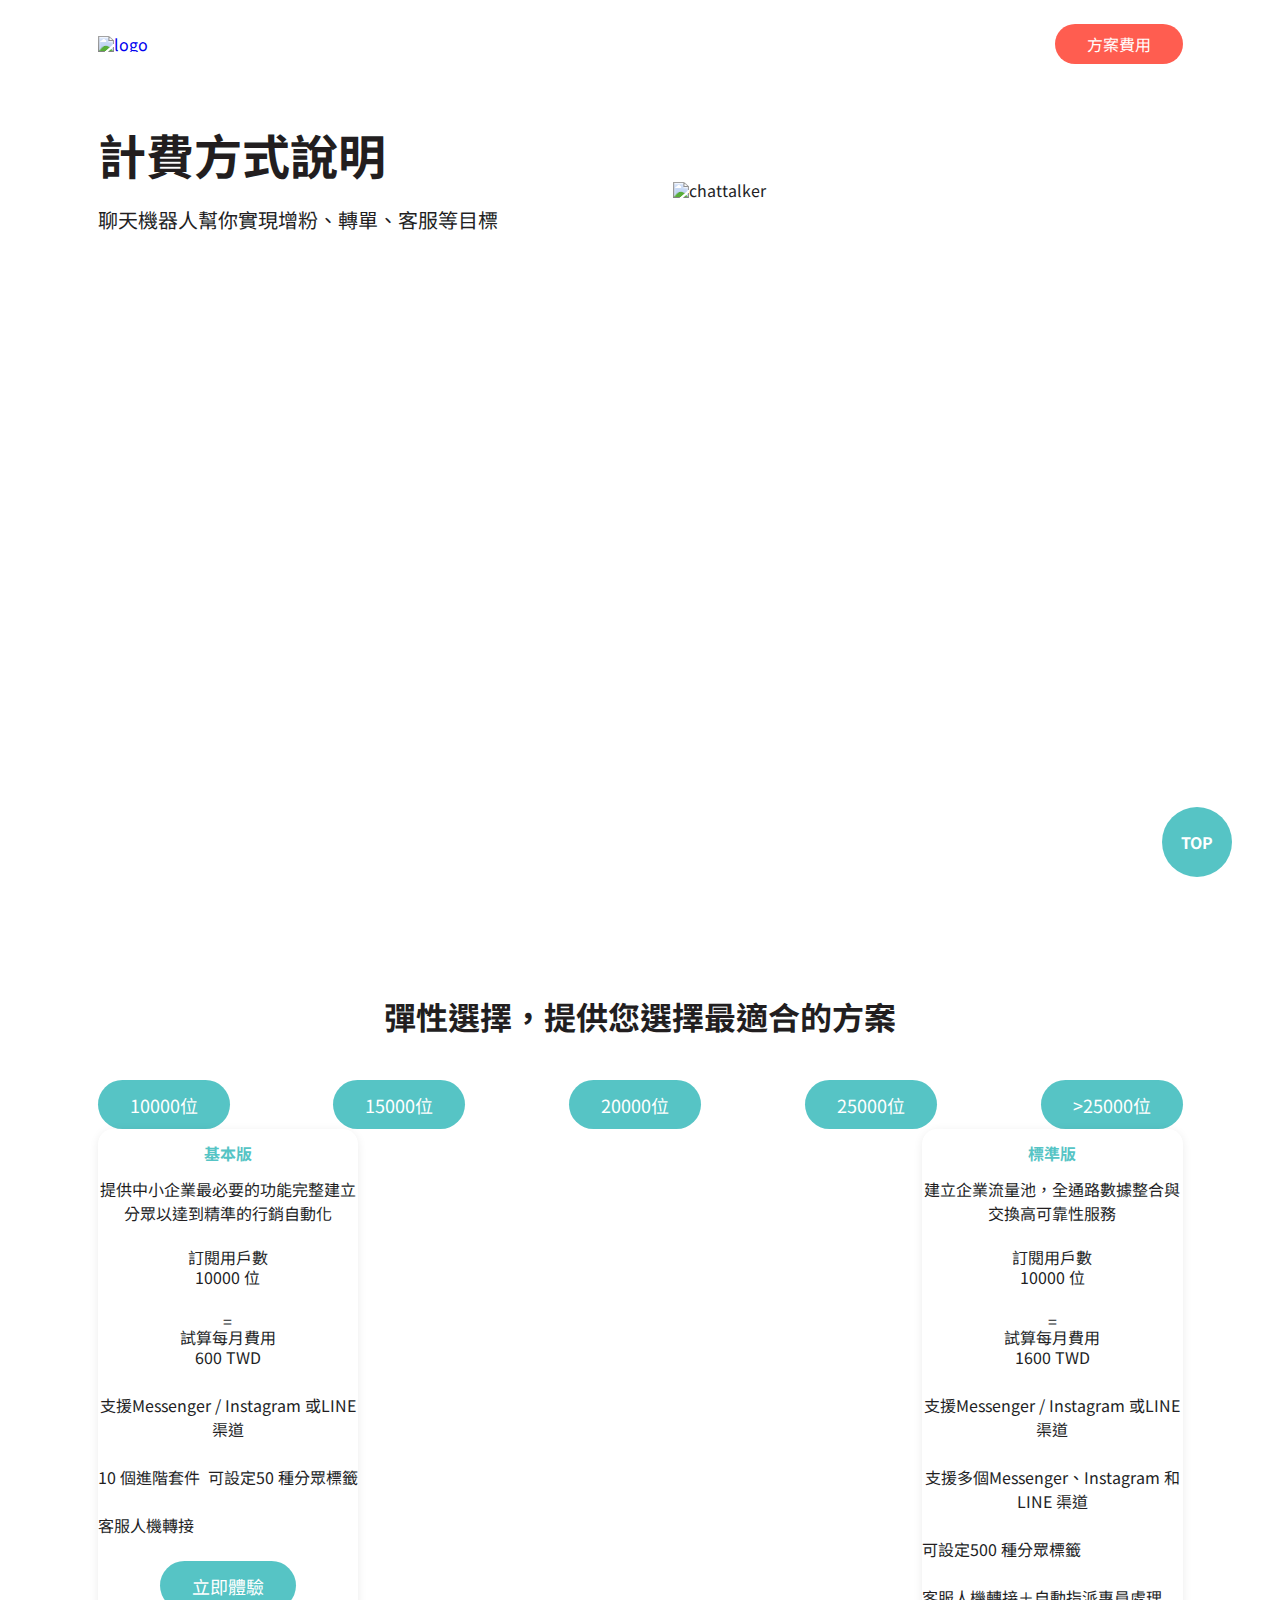
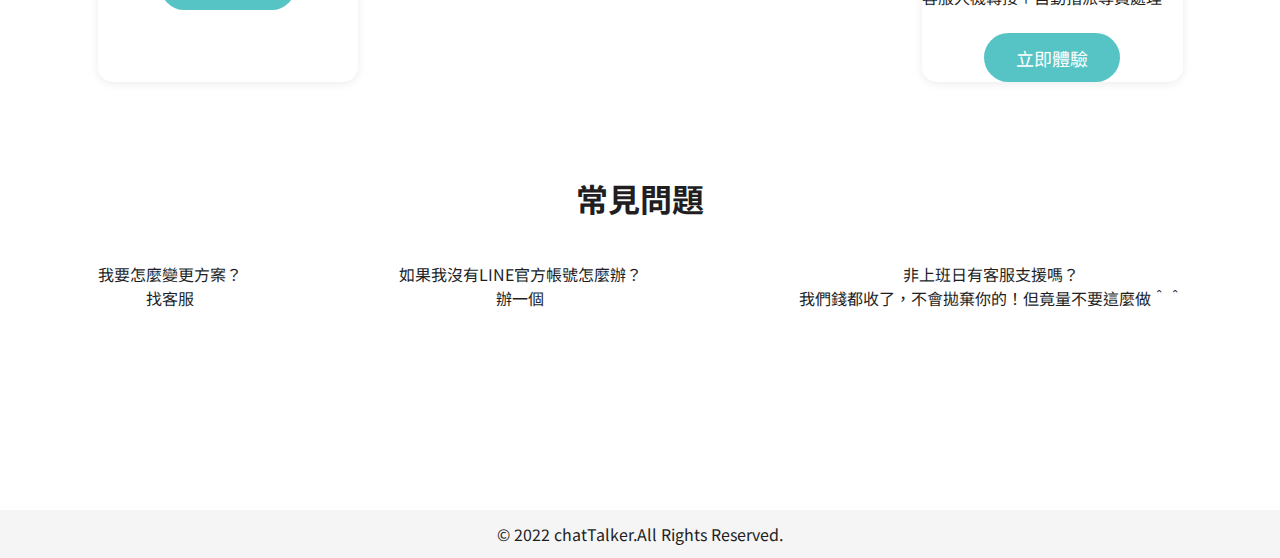
==== cost.html @ 023af449 "建構 .cost.html 基礎架構" ====
<!DOCTYPE html>
<html lang="en">

<head>
    <meta charset="UTF-8">
    <meta
        http-equiv="X-UA-Compatible"
        content="IE=edge"
    >
    <meta
        name="viewport"
        content="width=device-width, initial-scale=1.0"
    >
    <title>切版任務二：chatTalker計費方式</title>

    <link
        rel="stylesheet"
        href="css/reset.css"
    >
    <link
        rel="preconnect"
        href="https://fonts.googleapis.com"
    >
    <link
        rel="preconnect"
        href="https://fonts.gstatic.com"
        crossorigin
    >
    <link
        href="https://fonts.googleapis.com/css2?family=Noto+Sans+TC:wght@400;500;700;900&display=swap"
        rel="stylesheet"
    >
    <link
        rel="stylesheet"
        href="css/fontello.css"
    >
    <link
        rel="stylesheet"
        href="scss/main.css"
    >
</head>

<body>
    <div class="cost">
        <header
            class="header"
            id="header"
        >
            <div class="container">
                <div class="logo d-flex">
                    <a href="index.html">
                        <img
                            src="https://github.com/hexschool/webLayoutTraining1st/blob/master/chatTalker_images/logo.png?raw=true"
                            alt="logo"
                        >
                    </a>
                    <a
                        class="btn btn-danger"
                        href="cost.html"
                    >方案費用</a>
                </div>

                <div class="banner d-flex">
                    <div class="info">
                        <!-- <h1 class="title">ChatTalker 最全方面的聊天機器人</h1> -->
                        <p>計費方式說明</p>
                        <h2>聊天機器人幫你實現增粉、轉單、客服等目標</h2>
                    </div>
                    <img
                        src="https://raw.githubusercontent.com/hexschool/webLayoutTraining1st/f70f00178a7f0baa31e9c01634303d8562cfe93a/chatTalker_images/home.svg"
                        alt="chattalker"
                    >
                </div>

            </div>

        </header>

        <main class="main">
            <div class="container">
                <div class="programs intro">
                    <div class="intro-text">
                        <h3 class="title">彈性選擇，提供您選擇最適合的方案</h3>
                    </div>
                    <ul class="cost-list d-flex">
                        <li class="cost-item">
                            <a
                                href="#"
                                class="btn btn-info"
                            >10000位</a>
                        </li>
                        <li class="cost-item">
                            <a
                                href="#"
                                class="btn btn-info"
                            >15000位</a>
                        </li>
                        <li class="cost-item">
                            <a
                                href="#"
                                class="btn btn-info"
                            >20000位</a>
                        </li>
                        <li class="cost-item">
                            <a
                                href="#"
                                class="btn btn-info"
                            >25000位</a>
                        </li>
                        <li class="cost-item">
                            <a
                                href="#"
                                class="btn btn-info"
                            >&#62;25000位</a>
                        </li>
                    </ul>
                    <ul class="d-flex">
                        <li class="program intro-item">
                            <h4 class="name">基本版</h4>
                            <p>提供中小企業最必要的功能完整建立分眾以達到精準的行銷自動化</p>
                            <div class="program-info">
                                <div class="people">
                                    <span>訂閱用戶數</span>
                                    <p>10000 <span>位</span></p>
                                </div>
                                <div>=</div>
                                <div class="price">
                                    <span>試算每月費用</span>
                                    <p>600 <span>TWD</span></p>
                                </div>
                                <ul class="check-list d-flex">
                                    <li
                                        class="check-item>
                                        <img
                                            src="
                                        https://raw.githubusercontent.com/hexschool/webLayoutTraining1st/f70f00178a7f0baa31e9c01634303d8562cfe93a/chatTalker_images/icon_check.svg"
                                        alt="check-icon"
                                    >
                                        <p>支援Messenger / Instagram 或LINE 渠道</p>
                                    </li>
                                    <li
                                        class="check-item>
                                        <img
                                            src="
                                        https://raw.githubusercontent.com/hexschool/webLayoutTraining1st/f70f00178a7f0baa31e9c01634303d8562cfe93a/chatTalker_images/icon_check.svg"
                                        alt="check-icon"
                                    >
                                        <p>10 個進階套件</p>
                                    </li>
                                    <li
                                        class="check-item>
                                        <img
                                            src="
                                        https://raw.githubusercontent.com/hexschool/webLayoutTraining1st/f70f00178a7f0baa31e9c01634303d8562cfe93a/chatTalker_images/icon_check.svg"
                                        alt="check-icon"
                                    >
                                        <p>可設定50 種分眾標籤</p>
                                    </li>
                                    <li
                                        class="check-item>
                                        <img
                                            src="
                                        https://raw.githubusercontent.com/hexschool/webLayoutTraining1st/f70f00178a7f0baa31e9c01634303d8562cfe93a/chatTalker_images/icon_check.svg"
                                        alt="check-icon"
                                    >
                                        <p>客服人機轉接</p>
                                    </li>
                                </ul>
                                <a
                                    href="#"
                                    class="btn btn-info"
                                >立即體驗</a>
                            </div>
                        </li>
                        <li class="program intro-item">
                            <h4 class="name">標準版</h4>
                            <p>建立企業流量池，全通路數據整合與交換高可靠性服務</p>
                            <div class="program-info">
                                <div class="people">
                                    <span>訂閱用戶數</span>
                                    <p>10000 <span>位</span></p>
                                </div>
                                <div>=</div>
                                <div class="price">
                                    <span>試算每月費用</span>
                                    <p>1600 <span>TWD</span></p>
                                </div>
                                <ul class="check-list d-flex">
                                    <li
                                        class="check-item>
                                        <img
                                            src="
                                        https://raw.githubusercontent.com/hexschool/webLayoutTraining1st/f70f00178a7f0baa31e9c01634303d8562cfe93a/chatTalker_images/icon_check.svg"
                                        alt="check-icon"
                                    >
                                        <p>支援Messenger / Instagram 或LINE 渠道</p>
                                    </li>
                                    <li
                                        class="check-item>
                                        <img
                                            src="
                                        https://raw.githubusercontent.com/hexschool/webLayoutTraining1st/f70f00178a7f0baa31e9c01634303d8562cfe93a/chatTalker_images/icon_check.svg"
                                        alt="check-icon"
                                    >
                                        <p>支援多個Messenger、Instagram 和LINE 渠道</p>
                                    </li>
                                    <li
                                        class="check-item>
                                        <img
                                            src="
                                        https://raw.githubusercontent.com/hexschool/webLayoutTraining1st/f70f00178a7f0baa31e9c01634303d8562cfe93a/chatTalker_images/icon_check.svg"
                                        alt="check-icon"
                                    >
                                        <p>可設定500 種分眾標籤</p>
                                    </li>
                                    <li
                                        class="check-item>
                                        <img
                                            src="
                                        https://raw.githubusercontent.com/hexschool/webLayoutTraining1st/f70f00178a7f0baa31e9c01634303d8562cfe93a/chatTalker_images/icon_check.svg"
                                        alt="check-icon"
                                    >
                                        <p>客服人機轉接＋自動指派專員處理</p>
                                    </li>
                                </ul>
                                <a
                                    href="#"
                                    class="btn btn-info"
                                >立即體驗</a>
                            </div>
                        </li>
                    </ul>

                </div>

                <div class="questions intro">
                    <div class="intro-text">
                        <h3 class="title">常見問題</h3>
                    </div>
                    <ul class="d-flex">
                        <li class="question">
                            <p class="title">我要怎麼變更方案？</p>
                            <p class="answer">找客服</p>
                        </li>
                        <li class="question">
                            <p class="title">如果我沒有LINE官方帳號怎麼辦？</p>
                            <p class="answer">辦一個</p>
                        </li>
                        <li class="question">
                            <p class="title">非上班日有客服支援嗎？</p>
                            <p class="answer">我們錢都收了，不會拋棄你的！但竟量不要這麼做＾＾</p>
                        </li>
                    </ul>
                </div>


            </div>


        </main>

        <a
            href="#header"
            class="go-top"
        >top</a>


        <footer class="footer">

            <div class="copyright">
                &#169; 2022 chatTalker.All Rights Reserved.
            </div>

        </footer>

    </div>
</body>

</html>
---- css/fontello.css ----
@font-face {
  font-family: 'fontello';
  src: url('../font/fontello.eot?88467730');
  src: url('../font/fontello.eot?88467730#iefix') format('embedded-opentype'),
       url('../font/fontello.woff2?88467730') format('woff2'),
       url('../font/fontello.woff?88467730') format('woff'),
       url('../font/fontello.ttf?88467730') format('truetype'),
       url('../font/fontello.svg?88467730#fontello') format('svg');
  font-weight: normal;
  font-style: normal;
}
/* Chrome hack: SVG is rendered more smooth in Windozze. 100% magic, uncomment if you need it. */
/* Note, that will break hinting! In other OS-es font will be not as sharp as it could be */
/*
@media screen and (-webkit-min-device-pixel-ratio:0) {
  @font-face {
    font-family: 'fontello';
    src: url('../font/fontello.svg?88467730#fontello') format('svg');
  }
}
*/
[class^="icon-"]:before, [class*=" icon-"]:before {
  font-family: "fontello";
  font-style: normal;
  font-weight: normal;
  speak: never;

  display: inline-block;
  text-decoration: inherit;
  width: 1em;
  margin-right: .2em;
  text-align: center;
  /* opacity: .8; */

  /* For safety - reset parent styles, that can break glyph codes*/
  font-variant: normal;
  text-transform: none;

  /* fix buttons height, for twitter bootstrap */
  line-height: 1em;

  /* Animation center compensation - margins should be symmetric */
  /* remove if not needed */
  margin-left: .2em;

  /* you can be more comfortable with increased icons size */
  /* font-size: 120%; */

  /* Font smoothing. That was taken from TWBS */
  -webkit-font-smoothing: antialiased;
  -moz-osx-font-smoothing: grayscale;

  /* Uncomment for 3D effect */
  /* text-shadow: 1px 1px 1px rgba(127, 127, 127, 0.3); */
}

.icon-left-dir:before { content: '\e800'; } /* '' */
.icon-right-dir:before { content: '\e801'; } /* '' */
.icon-basket:before { content: '\e802'; } /* '' */
.icon-heart-empty:before { content: '\e803'; } /* '' */
---- scss/main.css ----
@charset "UTF-8";
* {
  box-sizing: border-box;
}

body {
  font-family: "Noto Sans TC", "微軟正黑體", sans-serif;
  font-size: 16px;
  color: #221E1F;
}

img {
  display: block;
  max-width: 100%;
  height: auto;
}

a {
  display: block;
  text-decoration: none;
}

p {
  line-height: 1.5;
}

.container {
  max-width: 1085px;
  margin: 0 auto;
}

.btn {
  display: inline-block;
  border-radius: 30px;
  text-align: center;
  color: #FFFFFF;
}
.btn-info {
  padding: 15.5px 32px;
  background-color: #56C4C5;
  font-size: 18px;
  translate: background-color 0.15s ease-in-out;
}
.btn-info:hover {
  background-color: #3bacad;
}
.btn-danger {
  background: #FF5D50;
  padding: 12px 32px;
  translate: background-color 0.15s ease-in-out;
}
.btn-danger:hover {
  background-color: #ff2e1d;
}

.intro {
  text-align: center;
}
.intro-text {
  margin-bottom: 48px;
}
.intro-text .title {
  font-size: 32px;
  font-weight: bold;
}
.intro-text .subtitle {
  margin-top: 16px;
  font-size: 20px;
  font-weight: normal;
}
.intro-item {
  width: 24%;
  border-radius: 15px;
  box-shadow: 0 2px 10px rgba(0, 0, 0, 0.0784313725);
  background: #fff;
}
.intro-item img {
  border-radius: 15px 15px 0 0;
}
.intro-item .name {
  padding: 16px 0;
  font-weight: bold;
  color: #56C4C5;
}
.intro-item p {
  padding-bottom: 24px;
  line-height: 1.5;
}

.info .title {
  margin-bottom: 8px;
  font-weight: bold;
  font-size: 18px;
  color: #56C4C5;
}
.info p {
  margin-bottom: 20px;
  font-weight: bold;
  font-size: 48px;
  line-height: 1.5;
}
.info h2 {
  font-size: 20px;
  margin-bottom: 32px;
}

.go-top {
  width: 70px;
  height: 70px;
  padding: 0;
  border-radius: 50%;
  background-color: #56C4C5;
  line-height: 70px;
  text-align: center;
  text-transform: uppercase;
  font-weight: bold;
  color: #FFFFFF;
  position: fixed;
  bottom: 23px;
  right: 48px;
  translate: background-color 0.15s ease-in-out;
}
.go-top:hover {
  background-color: #3bacad;
}

.copyright {
  padding: 16px 0;
  background: #F5F5F5;
}

.d-flex {
  display: flex;
  justify-content: space-between;
  flex-wrap: wrap;
}

.index {
  max-width: 1366px;
  margin: 0 auto;
  background-image: url(https://raw.githubusercontent.com/hexschool/webLayoutTraining1st/f70f00178a7f0baa31e9c01634303d8562cfe93a/chatTalker_images/ball01.svg);
  background-repeat: no-repeat;
  background-position: -222px 588px;
}

.header {
  height: 100vh;
  margin-bottom: 100px;
  background-image: url(https://raw.githubusercontent.com/hexschool/webLayoutTraining1st/f70f00178a7f0baa31e9c01634303d8562cfe93a/chatTalker_images/bg_home.svg);
  background-repeat: no-repeat;
  background-position: right top;
  background-size: contain;
}
.header .logo {
  align-items: center;
  margin-bottom: 30px;
  padding: 24px 0;
}
.header .logo img {
  max-width: 215px;
}
.header .banner {
  align-items: center;
}
.header .banner img {
  width: 47%;
}

.main {
  margin-bottom: 100px;
  background-image: url(https://raw.githubusercontent.com/hexschool/webLayoutTraining1st/f70f00178a7f0baa31e9c01634303d8562cfe93a/chatTalker_images/ball02.svg), url(https://raw.githubusercontent.com/hexschool/webLayoutTraining1st/f70f00178a7f0baa31e9c01634303d8562cfe93a/chatTalker_images/ball03.svg);
  background-repeat: no-repeat;
  background-position: right -100px top 778px, left 45px bottom 340px;
}
.main .container > div {
  padding-bottom: 100px;
}
.main .medias {
  max-width: 969px;
  margin: 0 auto;
}
.main .role p {
  padding: 0 16px;
  padding-bottom: 24px;
}
.main .media {
  width: 245px;
  margin-bottom: 24px;
}
.main .media img {
  width: 90px;
  margin: 0 auto;
}
.main .media-title {
  padding: 24px 0;
  font-size: 24px;
  font-weight: bold;
}
.main .media p {
  padding: 0;
  line-height: 1.5;
  color: #747474;
}
.main .effects {
  text-align: left;
  align-items: center;
}
.main .effects ul {
  width: 50%;
}
.main .effects .intro-item {
  width: 230px;
  padding: 32px;
}
.main .effects .intro-item:nth-child(1), .main .effects .intro-item:nth-child(2) {
  margin-bottom: 28px;
}
.main .effects .intro-item:last-child {
  margin: 0;
}
.main .effects .intro-item p {
  padding-bottom: 16px;
}
.main .effects .intro-item .icon {
  max-width: 86px;
  height: 86px;
  padding: 15px 0;
  border-radius: 50%;
  box-shadow: 0 2px 10px rgba(0, 0, 0, 0.0784313725);
}
.main .effects .intro-item .icon img {
  max-width: 52px;
  height: 52px;
  border-radius: 0;
  margin: 0 auto;
}
.main .effects .intro-item .name {
  font-size: 18px;
  padding-top: 24px;
  line-height: 26px;
}
.main .effects .intro-text {
  width: 37%;
  padding-right: 46px;
  margin-bottom: 0;
}
.main .effects .intro-text .title {
  line-height: 1.5;
}
.main .effects .intro-text .subtitle {
  font-size: 18px;
  margin-bottom: 24px;
}
.main .reviews .intro-text {
  margin-bottom: 104px;
}
.main .reviews .intro-item {
  width: 32%;
  margin-bottom: 0;
  padding: 24px 32px;
  text-align: left;
  position: relative;
}
.main .reviews .intro-item:last-child {
  margin-bottom: 0;
}
.main .reviews .intro-item .photo {
  max-width: 80px;
  height: 80px;
  border-radius: 50%;
  box-shadow: 0 2px 10px rgba(0, 0, 0, 0.0784313725);
  position: absolute;
  top: -56px;
}
.main .reviews .intro-item p {
  padding: 24px 0;
  border-bottom: 1px solid #DDDDDD;
}
.main .reviews .intro-item .name {
  padding: 24px 0;
  font-size: 16px;
  color: #221E1F;
}
.main .reviews .stars {
  align-items: end !important;
}
.main .reviews .stars img {
  width: 16px;
  height: 16px;
  margin-right: 8px;
}
.main .reviews .stars img:last-child {
  margin-right: 0;
}
.main .reviews .pages {
  margin-top: 24px;
  justify-content: center;
}
.main .reviews .pages .page {
  width: 10px;
  height: 10px;
  margin-right: 8px;
  border-radius: 50%;
  background: #DDDDDD;
}
.main .reviews .pages .page:last-child {
  margin-right: 0;
}
.main .reviews .pages .action {
  width: 16px;
  border-radius: 12px;
  background: #FFD153;
}
.main .reviews .user {
  justify-content: space-between;
}

.footer {
  text-align: center;
  background-image: url(https://raw.githubusercontent.com/hexschool/webLayoutTraining1st/f70f00178a7f0baa31e9c01634303d8562cfe93a/chatTalker_images/home_footer.svg);
  background-repeat: no-repeat;
  background-size: contain;
}
.footer .info {
  padding: 260px 0 100px 0;
}
.footer .info h2 {
  margin-bottom: 48px;
  font-size: 32px;
  font-weight: bold;
}

@media (max-width: 992px) {
  .main .container > div {
    padding-bottom: 60px;
  }
  .main .roles .d-flex {
    width: 100%;
    margin: 0 auto;
    justify-content: space-between;
  }
  .main .effects.d-flex {
    width: 70%;
    margin: 0 auto;
    flex-direction: column-reverse;
  }
  .main .effects ul.d-flex {
    width: 100%;
    justify-content: space-evenly;
  }
  .main .effects .intro-item {
    margin-bottom: 28px;
  }
  .main .effects .intro-item:last-child {
    margin-bottom: 28px;
  }
  .main .effects .intro-text {
    width: 100%;
    text-align: center;
    padding-right: 0;
    margin-bottom: 32px;
  }
  .main .reviews .review-list {
    width: 70%;
    margin: 0 auto;
    flex-direction: column;
    align-items: center;
  }
  .main .reviews .intro-item {
    width: 352px;
    margin-bottom: 65px;
  }
}
@media (max-width: 767px) {
  .logo,
.banner {
    justify-content: space-around;
  }

  .main .container > div {
    padding-bottom: 60px;
  }
  .main .medias .d-flex {
    flex-direction: column;
    align-items: center;
  }
  .main .roles .d-flex {
    width: 75%;
    justify-content: space-evenly;
  }
  .main .roles .intro-item {
    width: calc(45% - 16px);
    margin-bottom: 24px;
  }
  .main .roles .intro-item:nth-child(3), .main .roles .intro-item:nth-child(4) {
    margin: 0;
  }
  .main .effects.d-flex {
    width: 100%;
  }
  .main .effects ul.d-flex {
    width: 75%;
  }
  .main .effects .intro-text {
    width: 75%;
  }
  .main .reviews .review-list {
    flex-direction: column;
    align-items: center;
  }
  .main .reviews .intro-item {
    margin-bottom: 65px;
  }
}
@media (max-width: 375px) {
  .intro-text {
    margin-bottom: 32px;
  }
  .intro-text .title {
    font-size: 28px;
  }
  .intro-text .subtitle {
    margin-top: 16px;
    font-size: 18px;
    font-weight: normal;
  }
  .intro .intro-item {
    margin-bottom: 24px;
  }
  .intro .intro-item:last-child {
    margin-bottom: 0;
  }

  .info {
    line-height: 1.5;
  }
  .info .title {
    margin-bottom: 8px;
    font-weight: bold;
    font-size: 16px;
    color: #56C4C5;
  }
  .info p {
    margin-bottom: 20px;
    font-weight: bold;
    font-size: 32px;
    line-height: 1.5;
  }
  .info h2 {
    font-size: 16px;
  }

  .btn .btn-info {
    padding: 12px 32px;
  }

  .go-top {
    width: 50px;
    height: 50px;
    line-height: 50px;
    font-size: 14px;
    position: fixed;
    bottom: 2.5%;
    right: 1%;
  }

  .index {
    max-width: 375px;
    margin: 0 auto;
    background-image: none;
  }

  .container {
    min-width: 375px;
    margin: 0 auto;
    padding: 0 20px;
  }

  .header {
    height: auto;
    margin-bottom: 60px;
    padding-bottom: 32px;
    background-image: none;
  }
  .header .logo {
    justify-content: space-between;
    margin-bottom: 32px;
    padding: 16px 0;
    border-bottom: 1px solid #FFD153;
  }
  .header .logo img {
    width: 130px;
  }
  .header .banner {
    background-image: url(https://raw.githubusercontent.com/hexschool/webLayoutTraining1st/f70f00178a7f0baa31e9c01634303d8562cfe93a/chatTalker_images/bg_home_sm.svg);
    background-repeat: no-repeat;
    background-size: 334px auto;
    background-position: center bottom;
  }
  .header .banner img {
    min-width: 304px;
  }

  .main {
    margin-bottom: 60px;
    background-image: url(https://raw.githubusercontent.com/hexschool/webLayoutTraining1st/f70f00178a7f0baa31e9c01634303d8562cfe93a/chatTalker_images/ball01.svg), url(https://raw.githubusercontent.com/hexschool/webLayoutTraining1st/f70f00178a7f0baa31e9c01634303d8562cfe93a/chatTalker_images/ball02.svg), url(https://raw.githubusercontent.com/hexschool/webLayoutTraining1st/f70f00178a7f0baa31e9c01634303d8562cfe93a/chatTalker_images/ball03.svg);
    background-repeat: no-repeat;
    background-size: 126px, 135px, 153px;
    background-position: left -77px top 0px, right -47px top 2290px, left -77px bottom 270px;
  }
  .main .container > div {
    padding-bottom: 60px;
  }
  .main .media {
    margin-bottom: 24px;
  }
  .main .media:last-child {
    margin-bottom: 0;
  }
  .main .media img {
    max-width: 60px;
    height: 60px;
    margin: 0 auto;
  }
  .main .media-title {
    padding: 16px 0;
    font-size: 18px;
  }
  .main .media p {
    padding: 0;
    line-height: 1.5;
    color: #747474;
  }
  .main .roles .d-flex {
    width: 100%;
    flex-direction: column;
    justify-content: space-around;
    align-items: center;
  }
  .main .roles .intro-item {
    width: 80%;
    margin: 0;
    margin-bottom: 24px;
  }
  .main .roles .intro-item:nth-child(3) {
    margin-bottom: 24px;
  }
  .main .effects ul.d-flex {
    width: 100%;
    flex-direction: column;
    align-items: center;
  }
  .main .effects .intro-text {
    width: 100%;
  }
  .main .reviews .review-list {
    width: 100%;
  }
  .main .reviews .intro-text {
    margin-bottom: 88px;
  }
  .main .reviews .intro-item {
    width: 100%;
    margin-bottom: 0;
    padding: 16px;
  }
  .main .reviews .intro-item:nth-child(2), .main .reviews .intro-item:nth-child(3) {
    display: none;
  }
  .main .reviews .intro-item .photo {
    left: 32px;
  }
  .main .reviews .intro-item p {
    padding: 32px 0 16px 0;
  }
  .main .reviews .intro-item .name {
    padding: 16px 0;
  }

  .footer {
    text-align: center;
    background-image: url(https://raw.githubusercontent.com/hexschool/webLayoutTraining1st/f70f00178a7f0baa31e9c01634303d8562cfe93a/chatTalker_images/footer_sm.svg);
    background-repeat: no-repeat;
    background-size: contain;
  }
  .footer .info {
    padding: 293px 0 60px 0;
  }
  .footer .info h2 {
    margin-bottom: 24px;
    font-size: 1.5rem;
  }
  .footer .info .btn-info {
    padding: 12px 32px;
  }
}/*# sourceMappingURL=main.css.map */
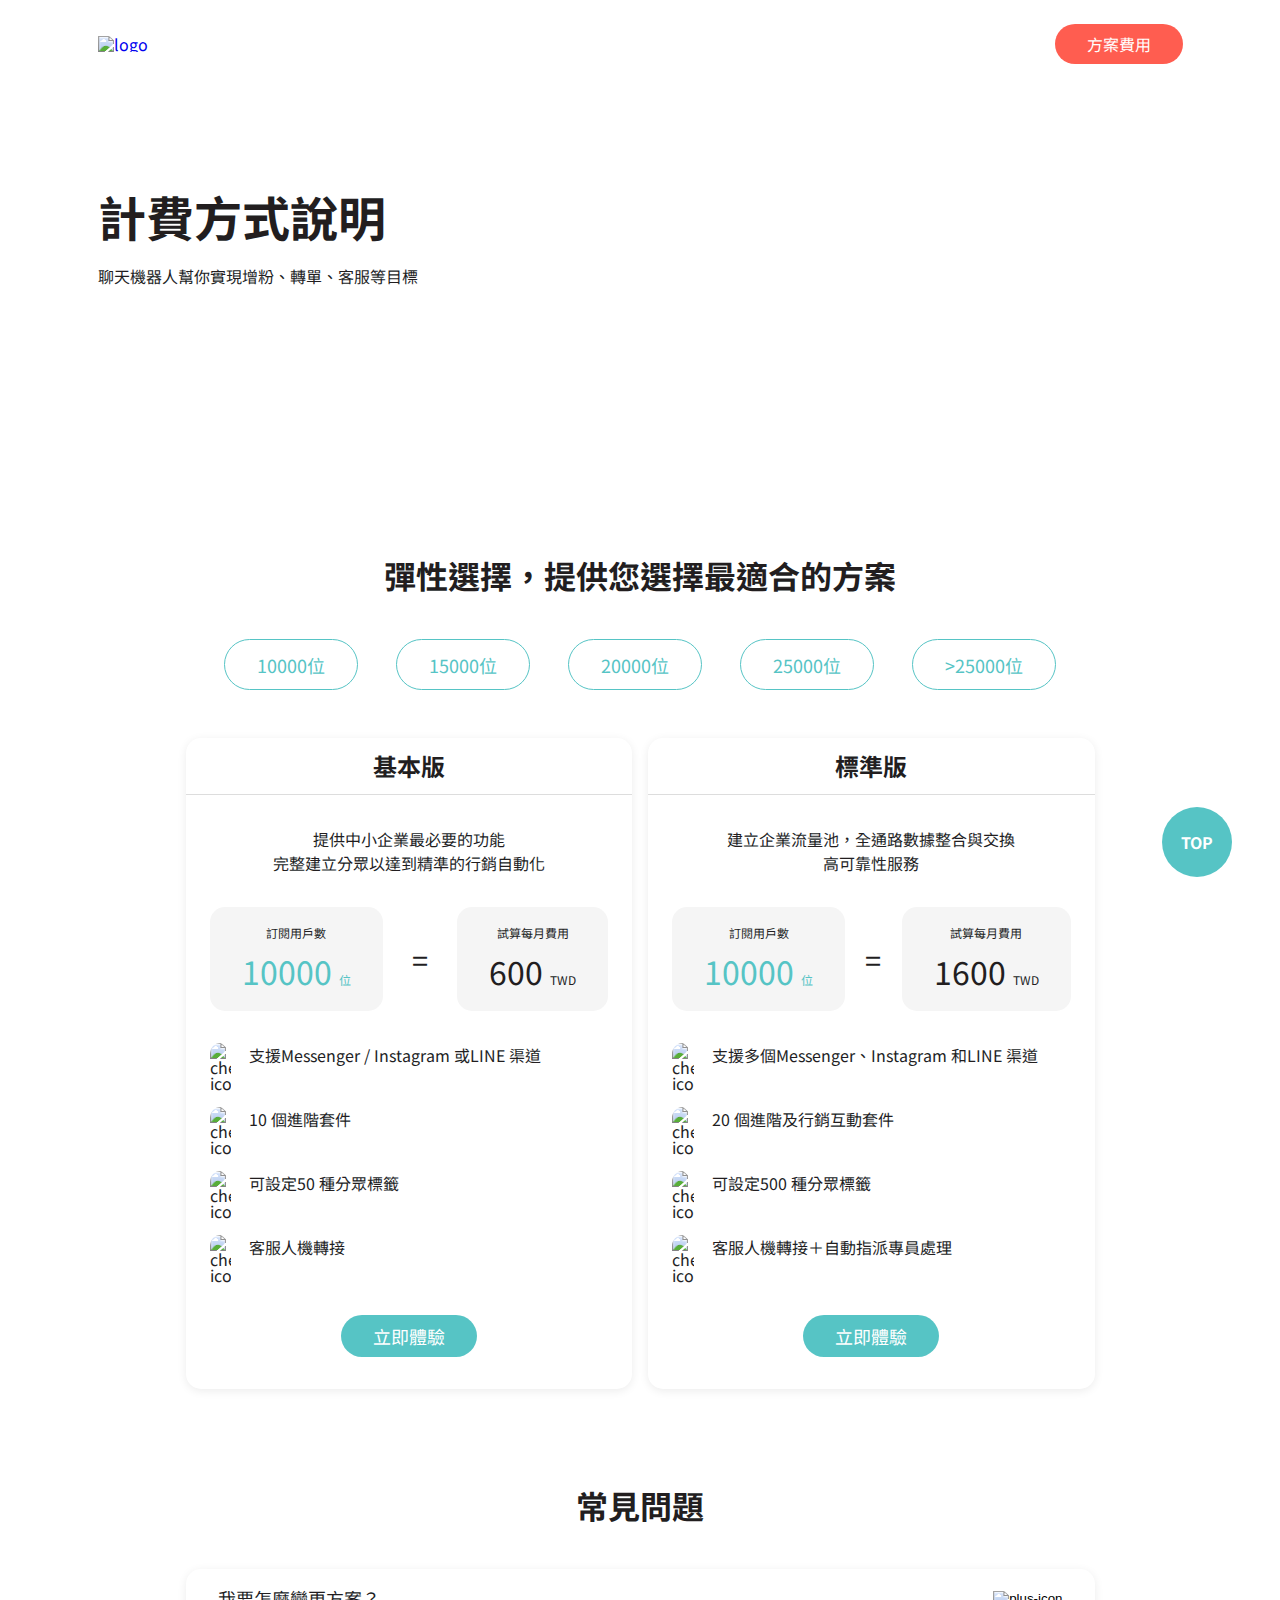
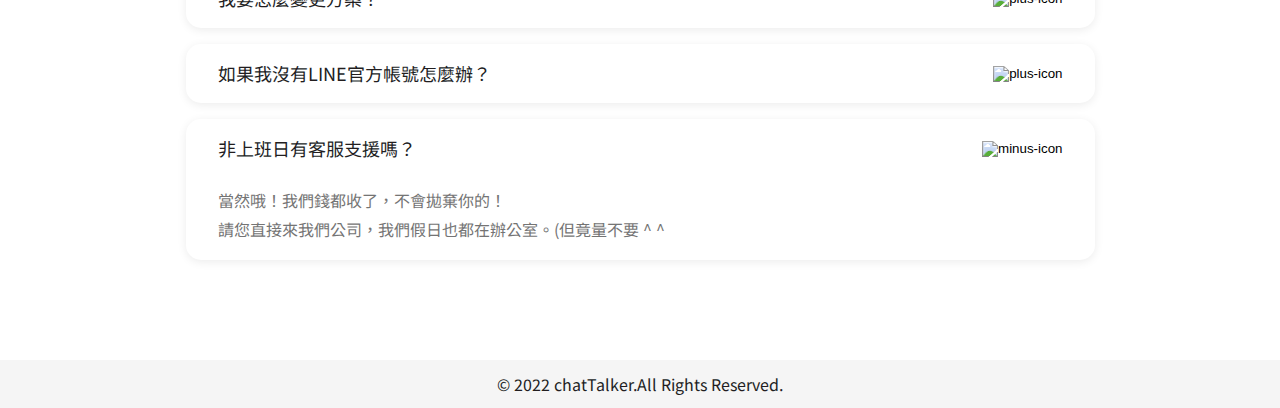
==== commit ce9d8348: "初步完成 .cost.html 和 scss 切版 及RWD" ====
--- a/cost.html
+++ b/cost.html
@@ -60,16 +60,11 @@
                     >方案費用</a>
                 </div>
 
-                <div class="banner d-flex">
+                <div class="banner">
                     <div class="info">
-                        <!-- <h1 class="title">ChatTalker 最全方面的聊天機器人</h1> -->
                         <p>計費方式說明</p>
                         <h2>聊天機器人幫你實現增粉、轉單、客服等目標</h2>
                     </div>
-                    <img
-                        src="https://raw.githubusercontent.com/hexschool/webLayoutTraining1st/f70f00178a7f0baa31e9c01634303d8562cfe93a/chatTalker_images/home.svg"
-                        alt="chattalker"
-                    >
                 </div>
 
             </div>
@@ -86,83 +81,78 @@
                         <li class="cost-item">
                             <a
                                 href="#"
-                                class="btn btn-info"
+                                class="btn btn-info-r"
                             >10000位</a>
                         </li>
                         <li class="cost-item">
                             <a
                                 href="#"
-                                class="btn btn-info"
+                                class="btn btn-info-r"
                             >15000位</a>
                         </li>
                         <li class="cost-item">
                             <a
                                 href="#"
-                                class="btn btn-info"
+                                class="btn btn-info-r"
                             >20000位</a>
                         </li>
                         <li class="cost-item">
                             <a
                                 href="#"
-                                class="btn btn-info"
+                                class="btn btn-info-r"
                             >25000位</a>
                         </li>
                         <li class="cost-item">
                             <a
                                 href="#"
-                                class="btn btn-info"
+                                class="btn btn-info-r"
                             >&#62;25000位</a>
                         </li>
                     </ul>
-                    <ul class="d-flex">
-                        <li class="program intro-item">
+                    <ul class="cost-info d-flex">
+                        <li class="program intro-item shadow bdrs-15">
                             <h4 class="name">基本版</h4>
-                            <p>提供中小企業最必要的功能完整建立分眾以達到精準的行銷自動化</p>
-                            <div class="program-info">
-                                <div class="people">
-                                    <span>訂閱用戶數</span>
-                                    <p>10000 <span>位</span></p>
-                                </div>
-                                <div>=</div>
-                                <div class="price">
-                                    <span>試算每月費用</span>
-                                    <p>600 <span>TWD</span></p>
-                                </div>
-                                <ul class="check-list d-flex">
-                                    <li
-                                        class="check-item>
-                                        <img
-                                            src="
-                                        https://raw.githubusercontent.com/hexschool/webLayoutTraining1st/f70f00178a7f0baa31e9c01634303d8562cfe93a/chatTalker_images/icon_check.svg"
-                                        alt="check-icon"
-                                    >
+                            <div class="intro-body">
+                                <p>提供中小企業最必要的功能<br>完整建立分眾以達到精準的行銷自動化</p>
+                                <div class="program-info d-flex">
+                                    <div class="people bdrs-15">
+                                        <span>訂閱用戶數</span>
+                                        <p>10000 <span class="unit">位</span></p>
+                                    </div>
+                                    <div class="equal">=</div>
+                                    <div class="price bdrs-15">
+                                        <span>試算每月費用</span>
+                                        <p>600 <span class="unit">TWD</span></p>
+                                    </div>
+
+                                </div>
+                                <ul class="check-list">
+                                    <li class="check-item d-flex">
+                                        <img
+                                            src="https://raw.githubusercontent.com/hexschool/webLayoutTraining1st/53d3c0b0e4d2885789ac1fcb666e427365a39207/chatTalker_images/icon_check.svg"
+                                            alt="check-icon"
+                                        >
                                         <p>支援Messenger / Instagram 或LINE 渠道</p>
                                     </li>
-                                    <li
-                                        class="check-item>
-                                        <img
-                                            src="
-                                        https://raw.githubusercontent.com/hexschool/webLayoutTraining1st/f70f00178a7f0baa31e9c01634303d8562cfe93a/chatTalker_images/icon_check.svg"
-                                        alt="check-icon"
-                                    >
+                                    <li class="check-item d-flex">
+                                        <img
+                                            src="https://raw.githubusercontent.com/hexschool/webLayoutTraining1st/53d3c0b0e4d2885789ac1fcb666e427365a39207/chatTalker_images/icon_check.svg"
+                                            alt="check-icon"
+                                        >
                                         <p>10 個進階套件</p>
                                     </li>
-                                    <li
-                                        class="check-item>
-                                        <img
-                                            src="
-                                        https://raw.githubusercontent.com/hexschool/webLayoutTraining1st/f70f00178a7f0baa31e9c01634303d8562cfe93a/chatTalker_images/icon_check.svg"
-                                        alt="check-icon"
-                                    >
+                                    <li class="check-item d-flex">
+                                        <img
+                                            src="https://raw.githubusercontent.com/hexschool/webLayoutTraining1st/53d3c0b0e4d2885789ac1fcb666e427365a39207/chatTalker_images/icon_check.svg"
+                                            alt="check-icon"
+                                        >
                                         <p>可設定50 種分眾標籤</p>
                                     </li>
-                                    <li
-                                        class="check-item>
-                                        <img
-                                            src="
-                                        https://raw.githubusercontent.com/hexschool/webLayoutTraining1st/f70f00178a7f0baa31e9c01634303d8562cfe93a/chatTalker_images/icon_check.svg"
-                                        alt="check-icon"
-                                    >
+                                    <li class="check-item d-flex">
+                                        <img
+                                            src="https://raw.githubusercontent.com/hexschool/webLayoutTraining1st/53d3c0b0e4d2885789ac1fcb666e427365a39207/chatTalker_images/icon_check.svg"
+                                            alt="check-icon"
+                                        >
                                         <p>客服人機轉接</p>
                                     </li>
                                 </ul>
@@ -171,55 +161,51 @@
                                     class="btn btn-info"
                                 >立即體驗</a>
                             </div>
-                        </li>
-                        <li class="program intro-item">
+
+                        </li>
+                        <li class="program intro-item shadow bdrs-15">
                             <h4 class="name">標準版</h4>
-                            <p>建立企業流量池，全通路數據整合與交換高可靠性服務</p>
-                            <div class="program-info">
-                                <div class="people">
-                                    <span>訂閱用戶數</span>
-                                    <p>10000 <span>位</span></p>
-                                </div>
-                                <div>=</div>
-                                <div class="price">
-                                    <span>試算每月費用</span>
-                                    <p>1600 <span>TWD</span></p>
-                                </div>
-                                <ul class="check-list d-flex">
-                                    <li
-                                        class="check-item>
-                                        <img
-                                            src="
-                                        https://raw.githubusercontent.com/hexschool/webLayoutTraining1st/f70f00178a7f0baa31e9c01634303d8562cfe93a/chatTalker_images/icon_check.svg"
-                                        alt="check-icon"
-                                    >
-                                        <p>支援Messenger / Instagram 或LINE 渠道</p>
-                                    </li>
-                                    <li
-                                        class="check-item>
-                                        <img
-                                            src="
-                                        https://raw.githubusercontent.com/hexschool/webLayoutTraining1st/f70f00178a7f0baa31e9c01634303d8562cfe93a/chatTalker_images/icon_check.svg"
-                                        alt="check-icon"
-                                    >
+                            <div class="intro-body">
+                                <p>建立企業流量池，全通路數據整合與交換<br>高可靠性服務</p>
+                                <div class="program-info d-flex">
+                                    <div class="people bdrs-15">
+                                        <span>訂閱用戶數</span>
+                                        <p>10000 <span class="unit">位</span></p>
+                                    </div>
+                                    <div class="equal">=</div>
+                                    <div class="price bdrs-15">
+                                        <span>試算每月費用</span>
+                                        <p>1600 <span class="unit">TWD</span></p>
+                                    </div>
+
+                                </div>
+                                <ul class="check-list">
+                                    <li class="check-item d-flex">
+                                        <img
+                                            src="https://raw.githubusercontent.com/hexschool/webLayoutTraining1st/53d3c0b0e4d2885789ac1fcb666e427365a39207/chatTalker_images/icon_check.svg"
+                                            alt="check-icon"
+                                        >
                                         <p>支援多個Messenger、Instagram 和LINE 渠道</p>
                                     </li>
-                                    <li
-                                        class="check-item>
-                                        <img
-                                            src="
-                                        https://raw.githubusercontent.com/hexschool/webLayoutTraining1st/f70f00178a7f0baa31e9c01634303d8562cfe93a/chatTalker_images/icon_check.svg"
-                                        alt="check-icon"
-                                    >
+                                    <li class="check-item d-flex">
+                                        <img
+                                            src="https://raw.githubusercontent.com/hexschool/webLayoutTraining1st/53d3c0b0e4d2885789ac1fcb666e427365a39207/chatTalker_images/icon_check.svg"
+                                            alt="check-icon"
+                                        >
+                                        <p>20 個進階及行銷互動套件</p>
+                                    </li>
+                                    <li class="check-item d-flex">
+                                        <img
+                                            src="https://raw.githubusercontent.com/hexschool/webLayoutTraining1st/53d3c0b0e4d2885789ac1fcb666e427365a39207/chatTalker_images/icon_check.svg"
+                                            alt="check-icon"
+                                        >
                                         <p>可設定500 種分眾標籤</p>
                                     </li>
-                                    <li
-                                        class="check-item>
-                                        <img
-                                            src="
-                                        https://raw.githubusercontent.com/hexschool/webLayoutTraining1st/f70f00178a7f0baa31e9c01634303d8562cfe93a/chatTalker_images/icon_check.svg"
-                                        alt="check-icon"
-                                    >
+                                    <li class="check-item d-flex">
+                                        <img
+                                            src="https://raw.githubusercontent.com/hexschool/webLayoutTraining1st/53d3c0b0e4d2885789ac1fcb666e427365a39207/chatTalker_images/icon_check.svg"
+                                            alt="check-icon"
+                                        >
                                         <p>客服人機轉接＋自動指派專員處理</p>
                                     </li>
                                 </ul>
@@ -228,6 +214,7 @@
                                     class="btn btn-info"
                                 >立即體驗</a>
                             </div>
+
                         </li>
                     </ul>
 
@@ -237,18 +224,55 @@
                     <div class="intro-text">
                         <h3 class="title">常見問題</h3>
                     </div>
-                    <ul class="d-flex">
-                        <li class="question">
-                            <p class="title">我要怎麼變更方案？</p>
-                            <p class="answer">找客服</p>
-                        </li>
-                        <li class="question">
-                            <p class="title">如果我沒有LINE官方帳號怎麼辦？</p>
-                            <p class="answer">辦一個</p>
-                        </li>
-                        <li class="question">
-                            <p class="title">非上班日有客服支援嗎？</p>
-                            <p class="answer">我們錢都收了，不會拋棄你的！但竟量不要這麼做＾＾</p>
+                    <ul class="questions-list d-flex">
+                        <li class="question d-flex shadow bdrs-15">
+                            <div class="text">
+                                <div class="title d-flex">
+                                    <p>我要怎麼變更方案？</p>
+                                    <button class="plus">
+                                        <img
+                                            src="https://raw.githubusercontent.com/hexschool/webLayoutTraining1st/f70f00178a7f0baa31e9c01634303d8562cfe93a/chatTalker_images/icon_plus.svg"
+                                            alt="plus-icon"
+                                        >
+                                    </button>
+                                </div>
+                                <p class="answer d-none">找客服</p>
+                            </div>
+
+
+                        </li>
+                        <li class="question d-flex shadow bdrs-15">
+                            <div class="text">
+                                <div class="title d-flex">
+                                    <p>如果我沒有LINE官方帳號怎麼辦？</p>
+                                    <button class="plus">
+                                        <img
+                                            src="https://raw.githubusercontent.com/hexschool/webLayoutTraining1st/f70f00178a7f0baa31e9c01634303d8562cfe93a/chatTalker_images/icon_plus.svg"
+                                            alt="plus-icon"
+                                        >
+                                    </button>
+                                </div>
+                                <p class="answer d-none">辦一個</p>
+                            </div>
+
+
+                        </li>
+                        <li class="question d-flex shadow bdrs-15">
+                            <div class="text">
+                                <div class="title d-flex">
+                                    <p>非上班日有客服支援嗎？</p>
+                                    <button class="minus">
+                                        <img
+                                            src="https://raw.githubusercontent.com/hexschool/webLayoutTraining1st/f70f00178a7f0baa31e9c01634303d8562cfe93a/chatTalker_images/icon_minus.svg"
+                                            alt="minus-icon"
+                                        >
+                                    </button>
+                                </div>
+
+                                <p class="answer">當然哦！我們錢都收了，不會拋棄你的！<br>請您直接來我們公司，我們假日也都在辦公室。(但竟量不要 ^ ^</p>
+                            </div>
+
+
                         </li>
                     </ul>
                 </div>
--- a/scss/main.css
+++ b/scss/main.css
@@ -36,13 +36,25 @@
   color: #FFFFFF;
 }
 .btn-info {
-  padding: 15.5px 32px;
+  padding: 12px 32px;
   background-color: #56C4C5;
   font-size: 18px;
   translate: background-color 0.15s ease-in-out;
 }
 .btn-info:hover {
   background-color: #3bacad;
+}
+.btn-info-r {
+  padding: 15.5px 32px;
+  border: 1px solid #56C4C5;
+  background-color: #fff;
+  font-size: 18px;
+  color: #56C4C5;
+  translate: background-color 0.15s ease-in-out, color 0.15s ease-in-out;
+}
+.btn-info-r:hover {
+  background-color: #56C4C5;
+  color: #fff;
 }
 .btn-danger {
   background: #FF5D50;
@@ -135,6 +147,10 @@
   flex-wrap: wrap;
 }
 
+.d-none {
+  display: none;
+}
+
 .index {
   max-width: 1366px;
   margin: 0 auto;
@@ -593,4 +609,275 @@
   .footer .info .btn-info {
     padding: 12px 32px;
   }
+}
+button {
+  padding: 0;
+  background: none;
+  border: none;
+  cursor: pointer;
+}
+
+span {
+  font-size: 12px;
+}
+
+.equal {
+  font-size: 29px;
+}
+
+.shadow {
+  box-shadow: 0px 2px 10px rgba(0, 0, 0, 0.0784313725);
+}
+
+.bdrs-15 {
+  border-radius: 15px;
+}
+
+.cost .header {
+  height: 559px;
+  margin-bottom: 0;
+  background-image: none;
+  background-image: url(https://raw.githubusercontent.com/hexschool/webLayoutTraining1st/f70f00178a7f0baa31e9c01634303d8562cfe93a/chatTalker_images/banner.svg);
+  background-repeat: no-repeat;
+  background-position: right buttom;
+  background-size: contain;
+}
+.cost .header .logo {
+  margin-bottom: 92px;
+}
+.cost .header .banner {
+  padding-bottom: 180px;
+}
+.cost .header .banner p {
+  margin-bottom: 16px;
+}
+.cost .header .banner h2 {
+  margin-bottom: 0;
+  font-size: 16px;
+}
+.cost .main {
+  margin-bottom: 0;
+  background-image: none;
+  background-image: url(https://raw.githubusercontent.com/hexschool/webLayoutTraining1st/f70f00178a7f0baa31e9c01634303d8562cfe93a/chatTalker_images/ball03.svg);
+  background-repeat: no-repeat;
+  background-size: 361px;
+  background-position: left -267px bottom 697px;
+}
+.cost .main .container {
+  padding: 0 88px;
+}
+.cost .main .programs .name {
+  border-bottom: 1px solid #DDDDDD;
+  font-size: 24px;
+  color: #221E1F;
+}
+.cost .main .programs .intro-body {
+  padding: 0 24px;
+}
+.cost .main .programs .intro-body p {
+  padding: 32px 0;
+}
+.cost .main .programs .intro-body .btn {
+  margin: 32px 0;
+}
+.cost .main .programs .program-info {
+  align-items: center;
+  margin-bottom: 32px;
+}
+.cost .main .programs .people,
+.cost .main .programs .price {
+  padding: 16px 32px;
+  background: #F5F5F5;
+}
+.cost .main .programs .people p,
+.cost .main .programs .price p {
+  padding: 0;
+  padding-top: 8px;
+  font-size: 32px;
+}
+.cost .main .programs .people p {
+  color: #56C4C5;
+}
+.cost .main .programs .check-item {
+  justify-content: space-between;
+  align-items: start;
+  margin-bottom: 16px;
+  text-align: left;
+}
+.cost .main .programs .check-item:last-child {
+  margin-bottom: 0;
+}
+.cost .main .programs .check-item img {
+  width: 5.5%;
+}
+.cost .main .programs .check-item p {
+  width: 90%;
+  padding: 0;
+}
+.cost .main .program {
+  width: calc(50% - 8px);
+}
+.cost .main .question {
+  margin-bottom: 16px;
+  padding: 16px 32px;
+}
+.cost .main .question:last-child {
+  margin-bottom: 0;
+}
+.cost .main .question .text {
+  width: 100%;
+}
+.cost .main .question .title {
+  font-size: 18px;
+  cursor: pointer;
+}
+.cost .main .question .answer {
+  margin-top: 24px;
+  line-height: 1.8;
+  color: #747474;
+}
+
+.questions-list {
+  flex-direction: column;
+  text-align: left;
+}
+
+.cost-list {
+  justify-content: space-evenly;
+  margin-bottom: 48px;
+}
+
+@media (max-width: 992px) {
+  .main .programs .cost-info {
+    flex-direction: column;
+    align-items: center;
+  }
+  .main .programs .program {
+    width: 75%;
+    margin-bottom: 32px;
+  }
+}
+@media (max-width: 767px) {
+  .cost .main .container {
+    padding: 0 44px;
+  }
+}
+@media (max-width: 576px) {
+  .intro-text {
+    margin-bottom: 24px;
+  }
+
+  .intro-text .title {
+    font-size: 28px;
+    line-height: 1.5;
+  }
+
+  .equal {
+    font-size: 24px;
+  }
+
+  .cost {
+    max-width: 375px;
+    margin: 0 auto;
+    background-image: none;
+  }
+  .cost .header {
+    height: auto;
+    margin-bottom: 60px;
+    background-image: none;
+    background-image: url(https://raw.githubusercontent.com/hexschool/webLayoutTraining1st/f70f00178a7f0baa31e9c01634303d8562cfe93a/chatTalker_images/banner_sm.svg);
+    background-repeat: no-repeat;
+    background-position: right buttom;
+    background-size: cover;
+  }
+  .cost .header .logo {
+    margin: 0 -20px;
+    padding: 16px 20px;
+    margin-bottom: 0;
+    background-color: #fff;
+  }
+  .cost .header .banner {
+    padding: 48px 0 361px 0;
+    background-image: none;
+  }
+  .cost .header .banner p {
+    margin-bottom: 16px;
+    font-size: 32px;
+  }
+  .cost .header .banner h2 {
+    margin-bottom: 0;
+  }
+  .cost .main {
+    background-image: url(https://raw.githubusercontent.com/hexschool/webLayoutTraining1st/f70f00178a7f0baa31e9c01634303d8562cfe93a/chatTalker_images/ball03.svg);
+    background-repeat: no-repeat;
+    background-size: 204px;
+    background-position: left -108px bottom 975px;
+  }
+  .cost .main .container {
+    padding: 0 20px;
+  }
+  .cost .main .programs .intro-body {
+    padding: 0 16px;
+  }
+  .cost .main .programs .intro-body p {
+    padding: 32px 0;
+  }
+  .cost .main .programs .intro-body .btn {
+    margin: 32px 0;
+  }
+  .cost .main .programs .people,
+.cost .main .programs .price {
+    padding: 16px;
+    background: #F5F5F5;
+  }
+  .cost .main .programs .people p,
+.cost .main .programs .price p {
+    padding: 0;
+    padding-top: 8px;
+    font-size: 28px;
+  }
+  .cost .main .programs .people p {
+    color: #56C4C5;
+  }
+  .cost .main .programs .check-item {
+    margin-bottom: 16px;
+  }
+  .cost .main .programs .check-item:last-child {
+    margin-bottom: 0;
+  }
+  .cost .main .programs .check-item img {
+    width: 5.5%;
+  }
+  .cost .main .programs .check-item p {
+    width: 90%;
+    padding: 0;
+    font-size: 14px;
+  }
+  .cost .main .program {
+    width: 100%;
+  }
+  .cost .main .btn-info-r {
+    margin-bottom: 16px;
+    padding: 8px 16px;
+    font-size: 16px;
+  }
+  .cost .main .question {
+    margin-bottom: 16px;
+    padding: 16px;
+  }
+  .cost .main .question:last-child {
+    margin-bottom: 0;
+  }
+  .cost .main .question .text {
+    width: 100%;
+  }
+  .cost .main .question .title {
+    font-size: 18px;
+    cursor: pointer;
+  }
+  .cost .main .question .answer {
+    margin-top: 24px;
+    line-height: 1.8;
+    color: #747474;
+  }
 }/*# sourceMappingURL=main.css.map */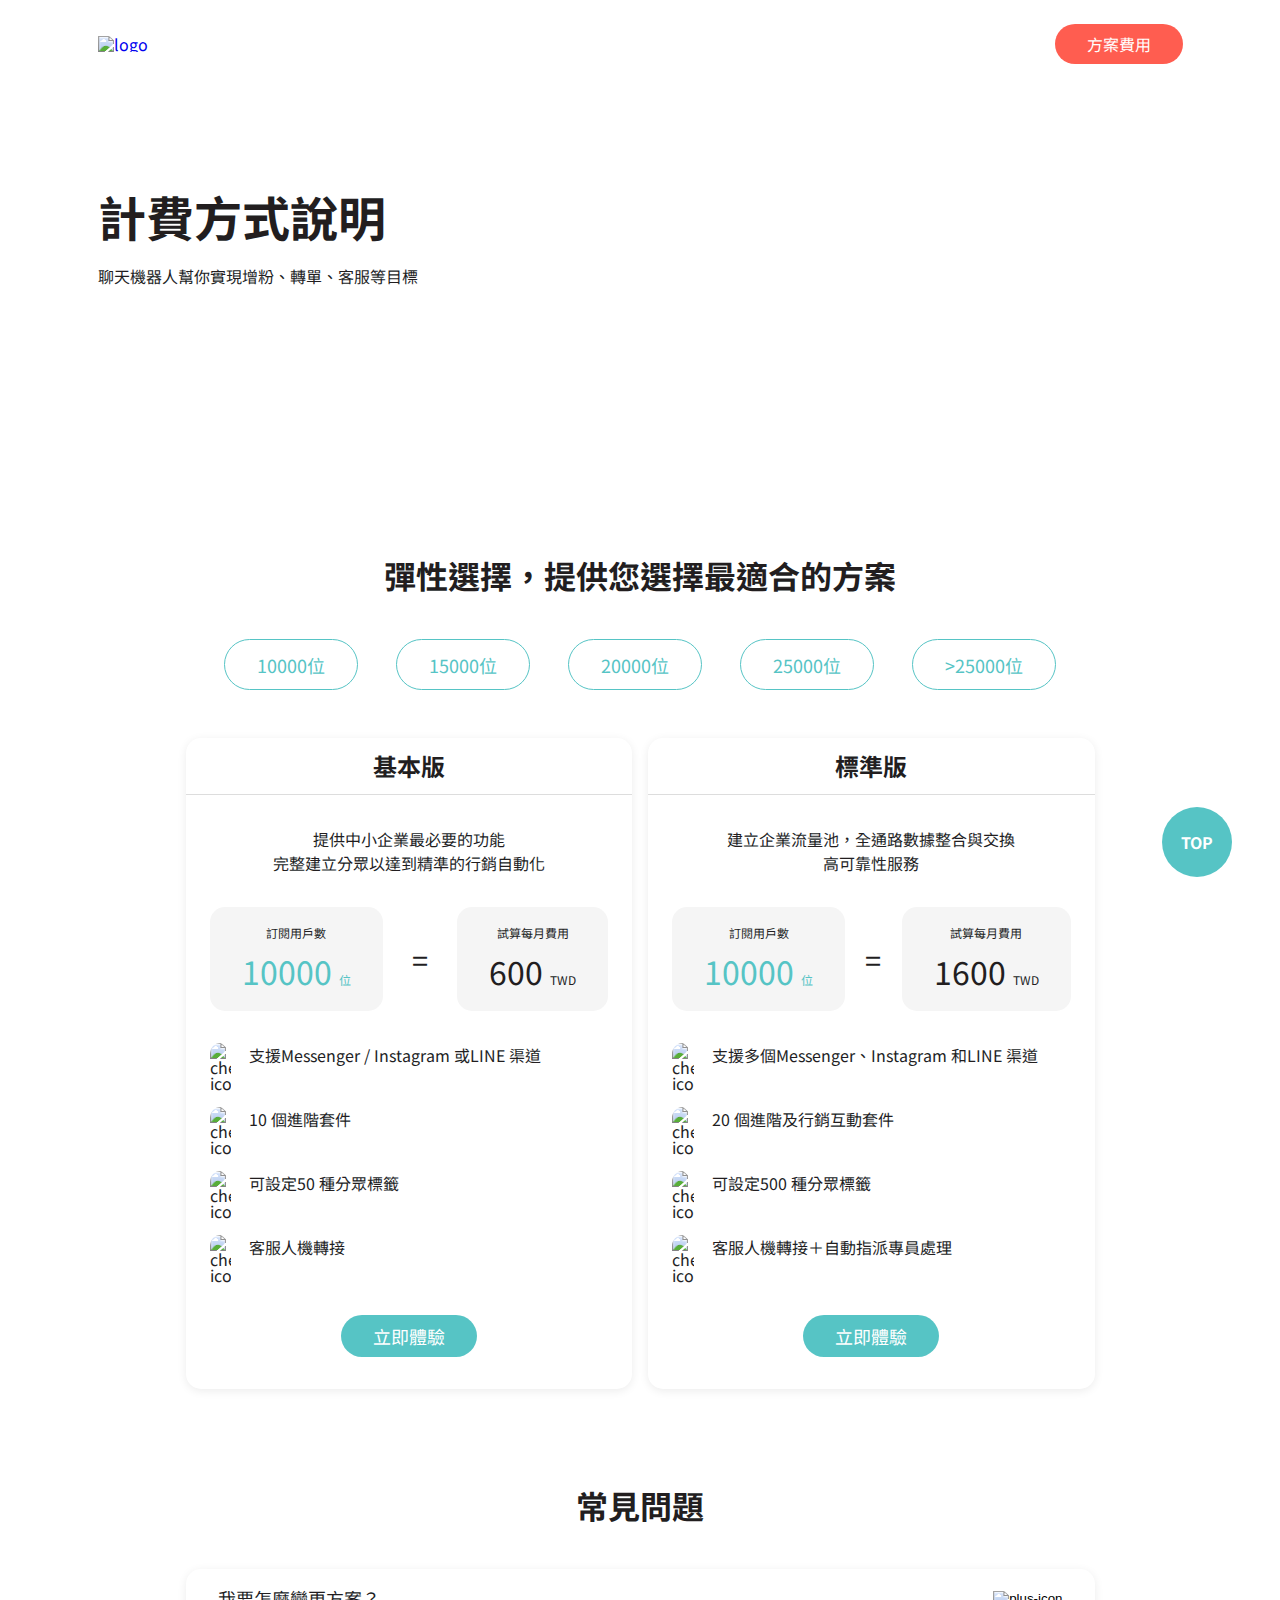
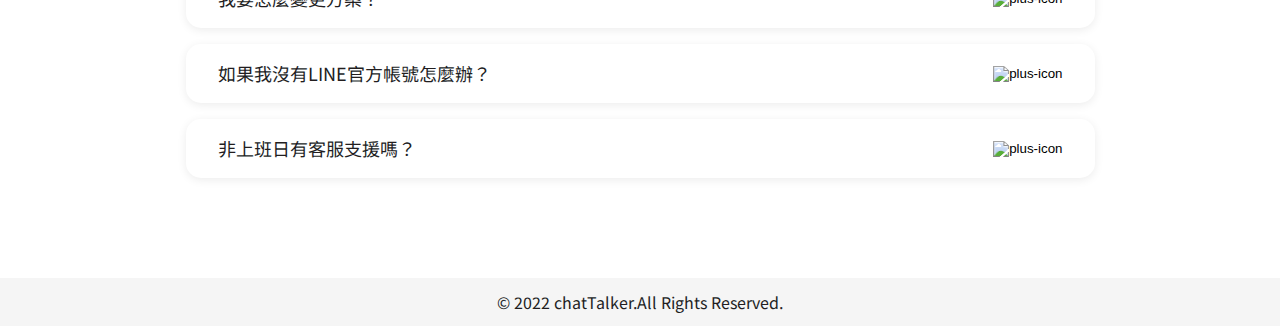
==== commit 7b68b0b0: "新增 .cost頁面<常見問題>js＋html結構(plus/minus)＋.action(scss)" ====
--- a/cost.html
+++ b/cost.html
@@ -38,6 +38,8 @@
         rel="stylesheet"
         href="scss/main.css"
     >
+    <script src="js/jquery-3.6.0.min.js"></script>
+    <script src="js/main.js"></script>
 </head>
 
 <body>
@@ -261,15 +263,21 @@
                             <div class="text">
                                 <div class="title d-flex">
                                     <p>非上班日有客服支援嗎？</p>
-                                    <button class="minus">
+                                    <!-- <button class="minus">
                                         <img
                                             src="https://raw.githubusercontent.com/hexschool/webLayoutTraining1st/f70f00178a7f0baa31e9c01634303d8562cfe93a/chatTalker_images/icon_minus.svg"
                                             alt="minus-icon"
                                         >
+                                    </button> -->
+                                    <button class="plus">
+                                        <img
+                                            src="https://raw.githubusercontent.com/hexschool/webLayoutTraining1st/f70f00178a7f0baa31e9c01634303d8562cfe93a/chatTalker_images/icon_plus.svg"
+                                            alt="plus-icon"
+                                        >
                                     </button>
                                 </div>
 
-                                <p class="answer">當然哦！我們錢都收了，不會拋棄你的！<br>請您直接來我們公司，我們假日也都在辦公室。(但竟量不要 ^ ^</p>
+                                <p class="answer d-none">當然哦！我們錢都收了，不會拋棄你的！<br>請您直接來我們公司，我們假日也都在辦公室。(但盡量不要 ^ ^</p>
                             </div>
 
 
--- a/scss/main.css
+++ b/scss/main.css
@@ -22,6 +22,17 @@
 
 p {
   line-height: 1.5;
+}
+
+button {
+  padding: 0;
+  background: none;
+  border: none;
+  cursor: pointer;
+}
+
+span {
+  font-size: 12px;
 }
 
 .container {
@@ -141,6 +152,19 @@
   background: #F5F5F5;
 }
 
+.shadow {
+  box-shadow: 0px 2px 10px rgba(0, 0, 0, 0.0784313725);
+}
+
+.bdrs-15 {
+  border-radius: 15px;
+}
+
+.action {
+  font-weight: bold;
+  color: #56C4C5;
+}
+
 .d-flex {
   display: flex;
   justify-content: space-between;
@@ -242,7 +266,6 @@
   height: 86px;
   padding: 15px 0;
   border-radius: 50%;
-  box-shadow: 0 2px 10px rgba(0, 0, 0, 0.0784313725);
 }
 .main .effects .intro-item .icon img {
   max-width: 52px;
@@ -284,7 +307,6 @@
   max-width: 80px;
   height: 80px;
   border-radius: 50%;
-  box-shadow: 0 2px 10px rgba(0, 0, 0, 0.0784313725);
   position: absolute;
   top: -56px;
 }
@@ -610,27 +632,8 @@
     padding: 12px 32px;
   }
 }
-button {
-  padding: 0;
-  background: none;
-  border: none;
-  cursor: pointer;
-}
-
-span {
-  font-size: 12px;
-}
-
 .equal {
   font-size: 29px;
-}
-
-.shadow {
-  box-shadow: 0px 2px 10px rgba(0, 0, 0, 0.0784313725);
-}
-
-.bdrs-15 {
-  border-radius: 15px;
 }
 
 .cost .header {
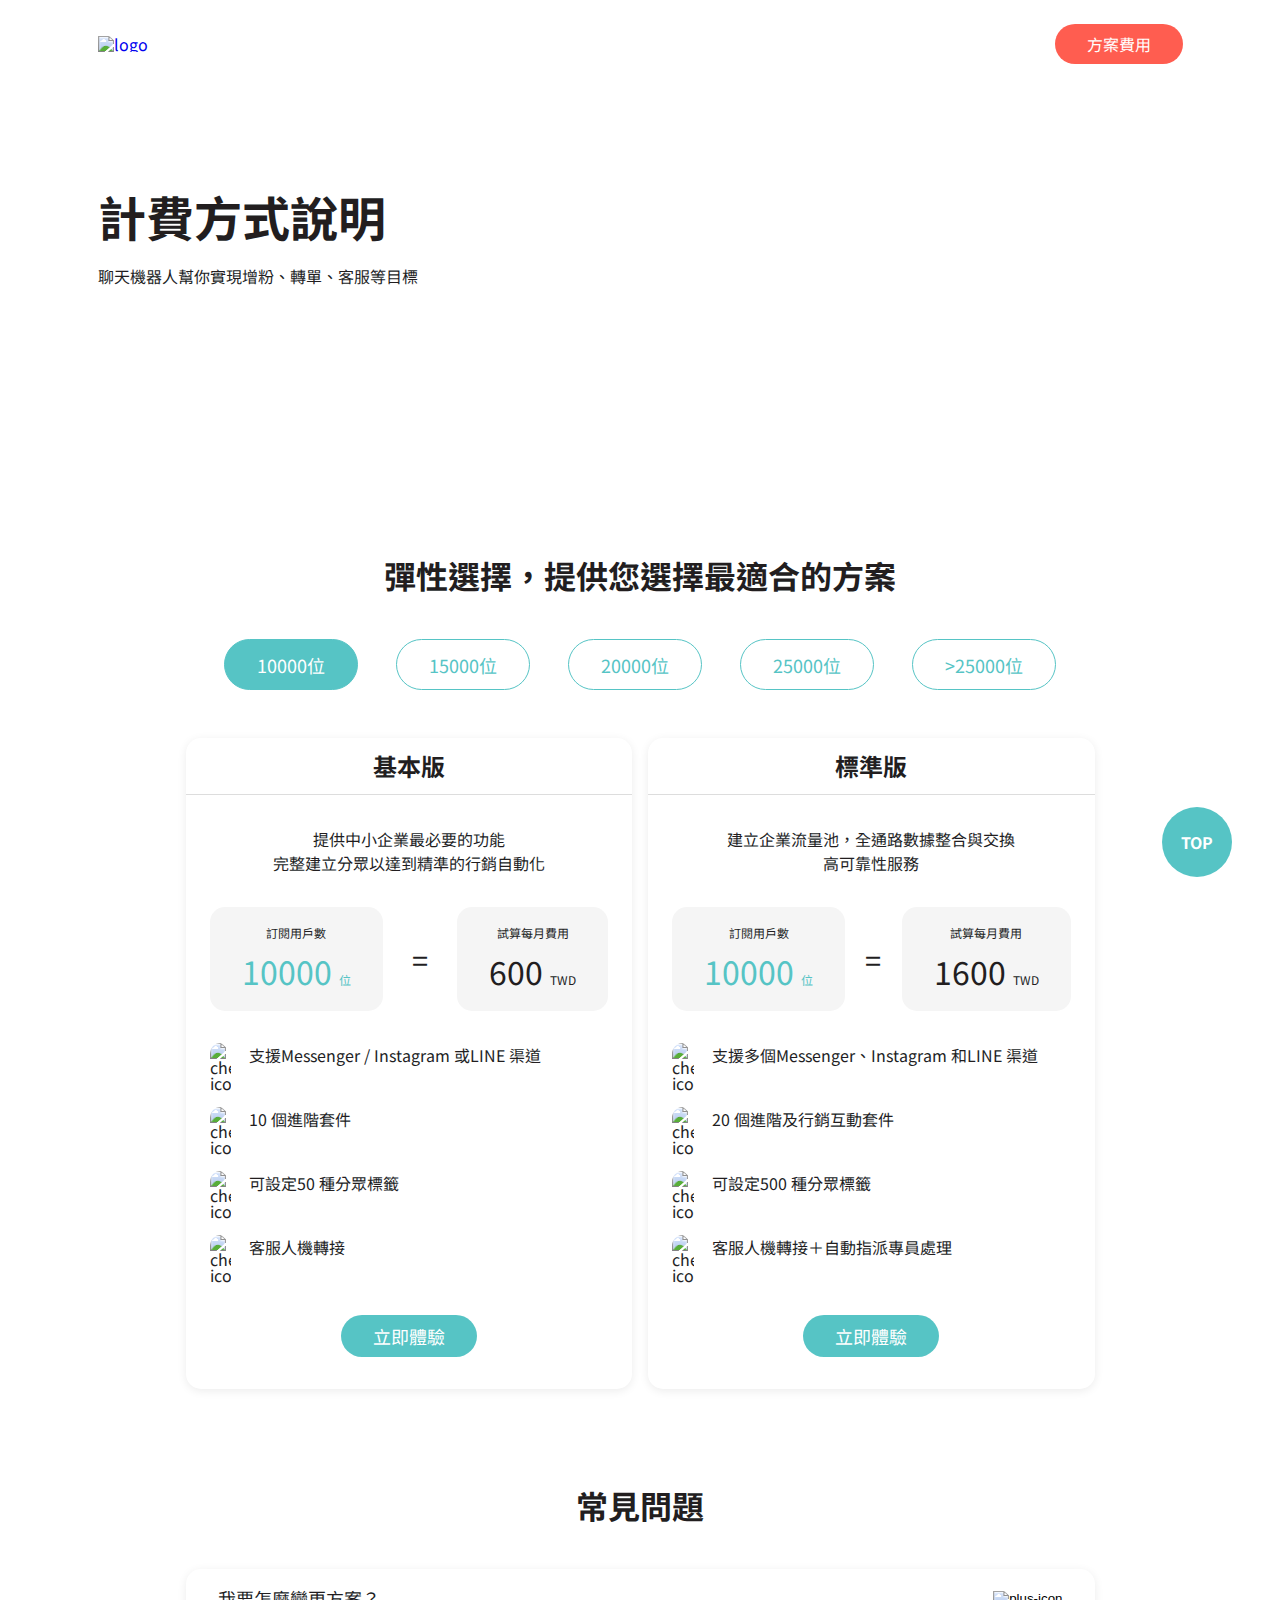
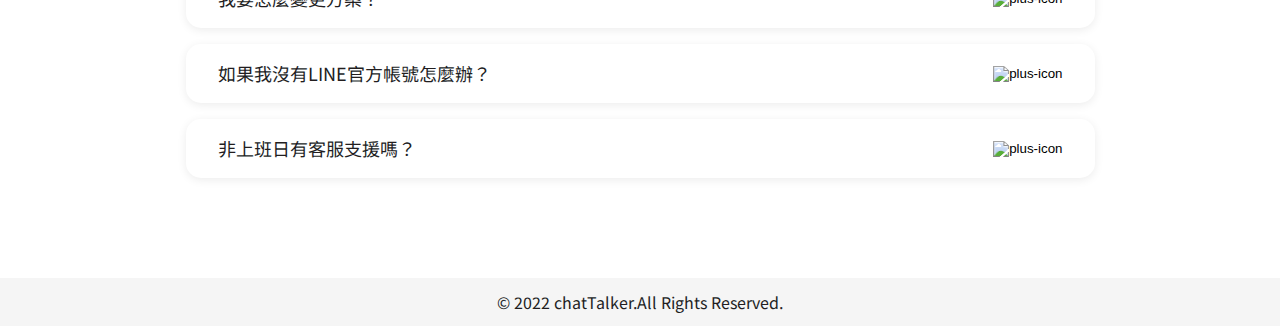
==== commit 605d7281: "新增current-btn樣式/修改.action為.current/新增.cost中btn-info-r(767px)樣式" ====
--- a/cost.html
+++ b/cost.html
@@ -83,7 +83,7 @@
                         <li class="cost-item">
                             <a
                                 href="#"
-                                class="btn btn-info-r"
+                                class="btn btn-info-r current-btn"
                             >10000位</a>
                         </li>
                         <li class="cost-item">
--- a/scss/main.css
+++ b/scss/main.css
@@ -160,9 +160,14 @@
   border-radius: 15px;
 }
 
-.action {
+.current {
   font-weight: bold;
   color: #56C4C5;
+}
+
+.current-btn {
+  background-color: #56C4C5;
+  color: #fff;
 }
 
 .d-flex {
@@ -764,6 +769,9 @@
   .cost .main .container {
     padding: 0 44px;
   }
+  .cost .main .btn-info-r {
+    margin-bottom: 16px;
+  }
 }
 @media (max-width: 576px) {
   .intro-text {
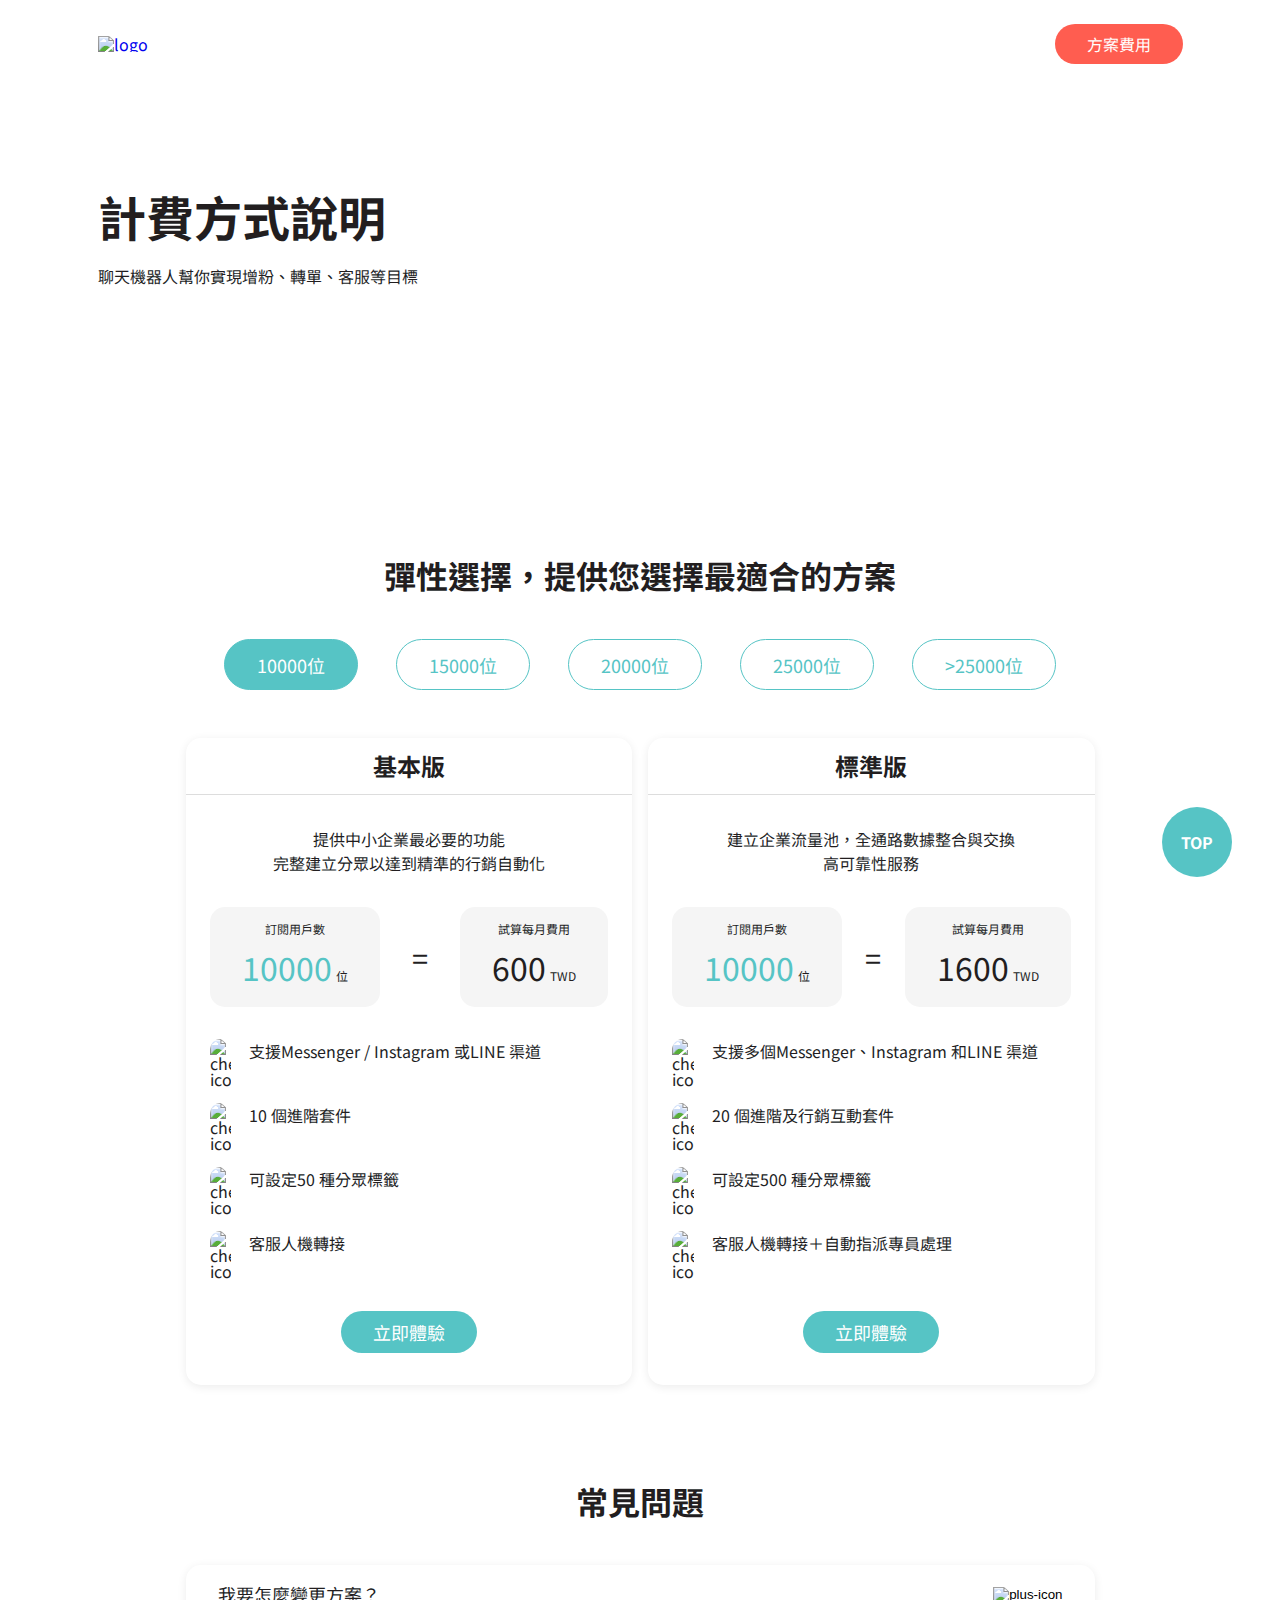
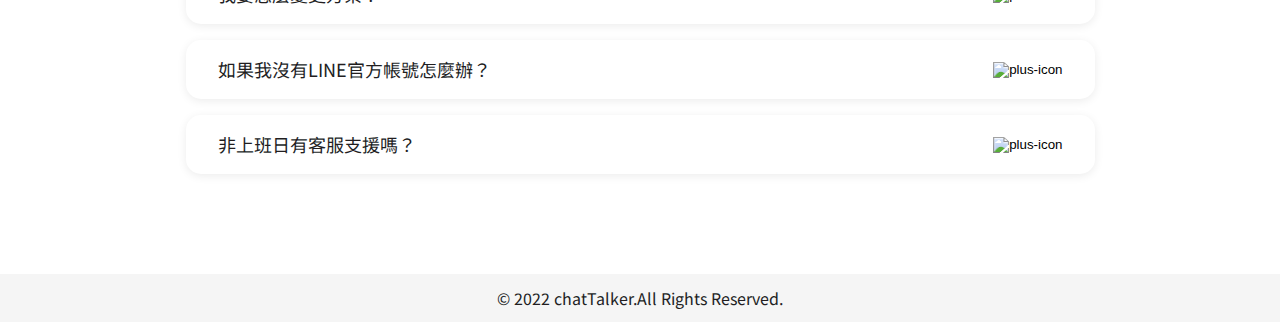
==== commit 216ba2d4: "新增 .cost頁面<方案計算>js以及修改html結構(.cost-item)＋相應樣式" ====
--- a/cost.html
+++ b/cost.html
@@ -73,42 +73,42 @@
 
         </header>
 
-        <main class="main">
+        <main class="main" id="main">
             <div class="container">
                 <div class="programs intro">
                     <div class="intro-text">
                         <h3 class="title">彈性選擇，提供您選擇最適合的方案</h3>
                     </div>
                     <ul class="cost-list d-flex">
-                        <li class="cost-item">
-                            <a
-                                href="#"
+                        <li class="cost-item" data-id="1">
+                            <a
+                                href="#main"
                                 class="btn btn-info-r current-btn"
-                            >10000位</a>
-                        </li>
-                        <li class="cost-item">
-                            <a
-                                href="#"
+                            ><span>10000</span>位</a>
+                        </li>
+                        <li class="cost-item" data-id="2">
+                            <a
+                                href="#main"
                                 class="btn btn-info-r"
-                            >15000位</a>
-                        </li>
-                        <li class="cost-item">
-                            <a
-                                href="#"
+                            ><span>15000</span>位</a>
+                        </li>
+                        <li class="cost-item" data-id="3">
+                            <a
+                                href="#main"
                                 class="btn btn-info-r"
-                            >20000位</a>
-                        </li>
-                        <li class="cost-item">
-                            <a
-                                href="#"
+                            ><span>20000</span>位</a>
+                        </li>
+                        <li class="cost-item" data-id="4">
+                            <a
+                                href="#main"
                                 class="btn btn-info-r"
-                            >25000位</a>
-                        </li>
-                        <li class="cost-item">
-                            <a
-                                href="#"
+                            ><span>25000</span>位</a>
+                        </li>
+                        <li class="cost-item" data-id="5">
+                            <a
+                                href="#main"
                                 class="btn btn-info-r"
-                            >&#62;25000位</a>
+                            ><span>&#62;25000</span>位</a>
                         </li>
                     </ul>
                     <ul class="cost-info d-flex">
@@ -118,13 +118,15 @@
                                 <p>提供中小企業最必要的功能<br>完整建立分眾以達到精準的行銷自動化</p>
                                 <div class="program-info d-flex">
                                     <div class="people bdrs-15">
-                                        <span>訂閱用戶數</span>
-                                        <p>10000 <span class="unit">位</span></p>
+                                        <span class="d-block">訂閱用戶數</span>
+                                        <p class="num">10000</p>
+                                        <span class="unit">位</span>
                                     </div>
                                     <div class="equal">=</div>
                                     <div class="price bdrs-15">
-                                        <span>試算每月費用</span>
-                                        <p>600 <span class="unit">TWD</span></p>
+                                        <span class="d-block">試算每月費用</span>
+                                        <p class="num">600 </p>
+                                        <span class="unit">TWD</span>
                                     </div>
 
                                 </div>
@@ -171,13 +173,15 @@
                                 <p>建立企業流量池，全通路數據整合與交換<br>高可靠性服務</p>
                                 <div class="program-info d-flex">
                                     <div class="people bdrs-15">
-                                        <span>訂閱用戶數</span>
-                                        <p>10000 <span class="unit">位</span></p>
+                                        <span class="d-block">訂閱用戶數</span>
+                                        <p class="num">10000</p>
+                                        <span class="unit">位</span>
                                     </div>
                                     <div class="equal">=</div>
                                     <div class="price bdrs-15">
-                                        <span>試算每月費用</span>
-                                        <p>1600 <span class="unit">TWD</span></p>
+                                        <span class="d-block">試算每月費用</span>
+                                        <p class="num pro">1600</p>
+                                        <span class="unit">TWD</span>
                                     </div>
 
                                 </div>
--- a/scss/main.css
+++ b/scss/main.css
@@ -180,6 +180,10 @@
   display: none;
 }
 
+.d-block {
+  display: block;
+}
+
 .index {
   max-width: 1366px;
   margin: 0 auto;
@@ -641,6 +645,10 @@
   font-size: 29px;
 }
 
+.num {
+  display: inline-block;
+}
+
 .cost .header {
   height: 559px;
   margin-bottom: 0;
@@ -755,6 +763,10 @@
   margin-bottom: 48px;
 }
 
+.cost-item span {
+  font-size: 18px;
+}
+
 @media (max-width: 992px) {
   .main .programs .cost-info {
     flex-direction: column;
@@ -802,14 +814,15 @@
     background-size: cover;
   }
   .cost .header .logo {
-    margin: 0 -20px;
-    padding: 16px 20px;
     margin-bottom: 0;
     background-color: #fff;
   }
   .cost .header .banner {
     padding: 48px 0 361px 0;
     background-image: none;
+  }
+  .cost .header .banner .info {
+    padding-left: 20px;
   }
   .cost .header .banner p {
     margin-bottom: 16px;
@@ -872,6 +885,9 @@
     padding: 8px 16px;
     font-size: 16px;
   }
+  .cost .main .btn-info-r span {
+    font-size: 16px;
+  }
   .cost .main .question {
     margin-bottom: 16px;
     padding: 16px;
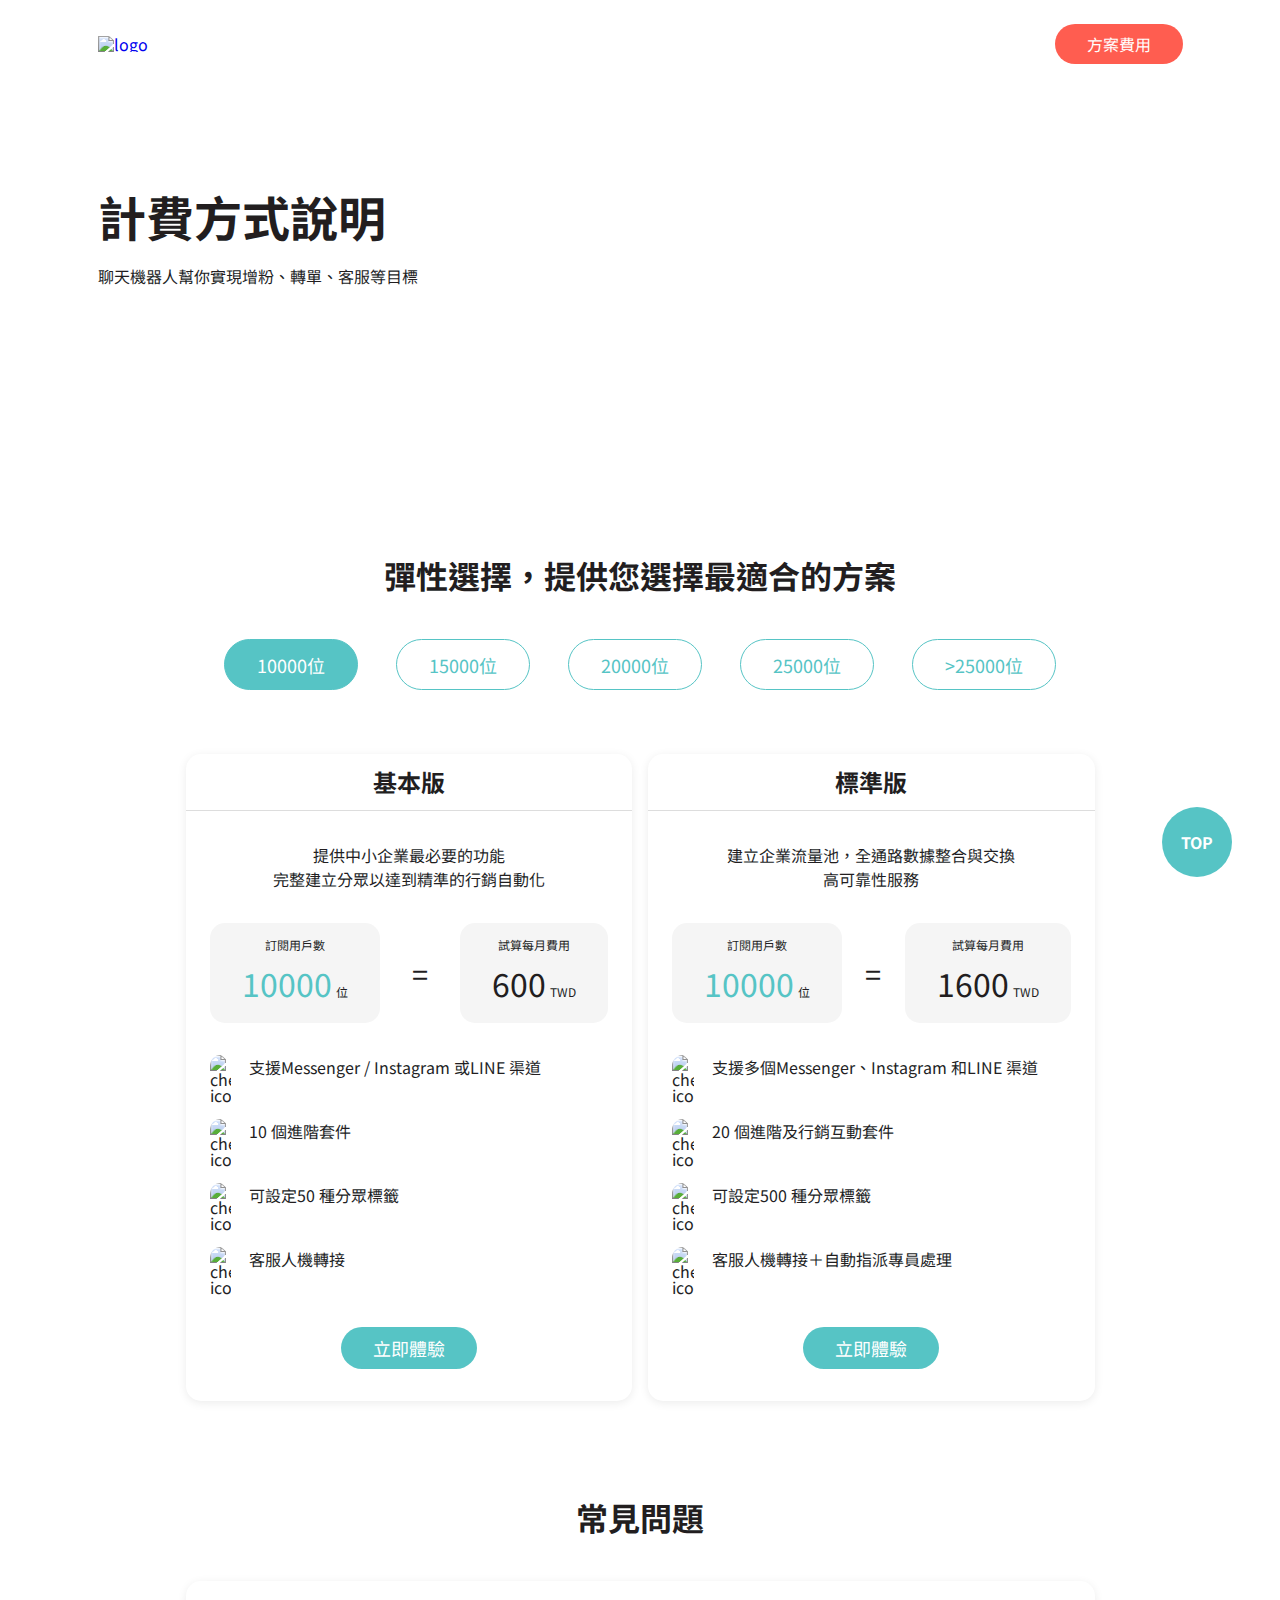
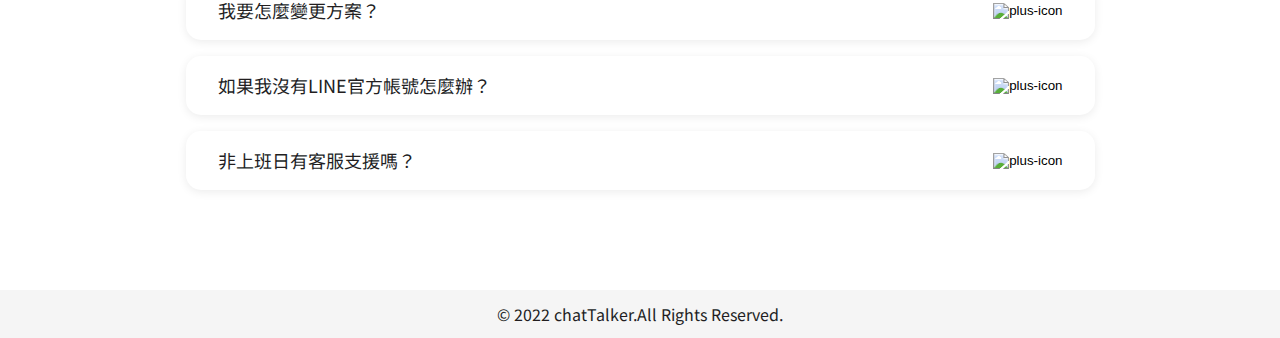
==== commit b27a4544: "修改.cost-item按鈕的錨點為#programs+.btn-info-r的scss" ====
--- a/cost.html
+++ b/cost.html
@@ -75,38 +75,41 @@
 
         <main class="main" id="main">
             <div class="container">
-                <div class="programs intro">
+                <div
+                    class="programs intro"
+                    id="programs"
+                >
                     <div class="intro-text">
                         <h3 class="title">彈性選擇，提供您選擇最適合的方案</h3>
                     </div>
                     <ul class="cost-list d-flex">
                         <li class="cost-item" data-id="1">
                             <a
-                                href="#main"
+                                href="#programs"
                                 class="btn btn-info-r current-btn"
                             ><span>10000</span>位</a>
                         </li>
                         <li class="cost-item" data-id="2">
                             <a
-                                href="#main"
+                                href="#programs"
                                 class="btn btn-info-r"
                             ><span>15000</span>位</a>
                         </li>
                         <li class="cost-item" data-id="3">
                             <a
-                                href="#main"
+                                href="#programs"
                                 class="btn btn-info-r"
                             ><span>20000</span>位</a>
                         </li>
                         <li class="cost-item" data-id="4">
                             <a
-                                href="#main"
+                                href="#programs"
                                 class="btn btn-info-r"
                             ><span>25000</span>位</a>
                         </li>
                         <li class="cost-item" data-id="5">
                             <a
-                                href="#main"
+                                href="#programs"
                                 class="btn btn-info-r"
                             ><span>&#62;25000</span>位</a>
                         </li>
--- a/scss/main.css
+++ b/scss/main.css
@@ -682,6 +682,9 @@
 .cost .main .container {
   padding: 0 88px;
 }
+.cost .main .btn-info-r {
+  margin-bottom: 16px;
+}
 .cost .main .programs .name {
   border-bottom: 1px solid #DDDDDD;
   font-size: 24px;
@@ -780,9 +783,6 @@
 @media (max-width: 767px) {
   .cost .main .container {
     padding: 0 44px;
-  }
-  .cost .main .btn-info-r {
-    margin-bottom: 16px;
   }
 }
 @media (max-width: 576px) {
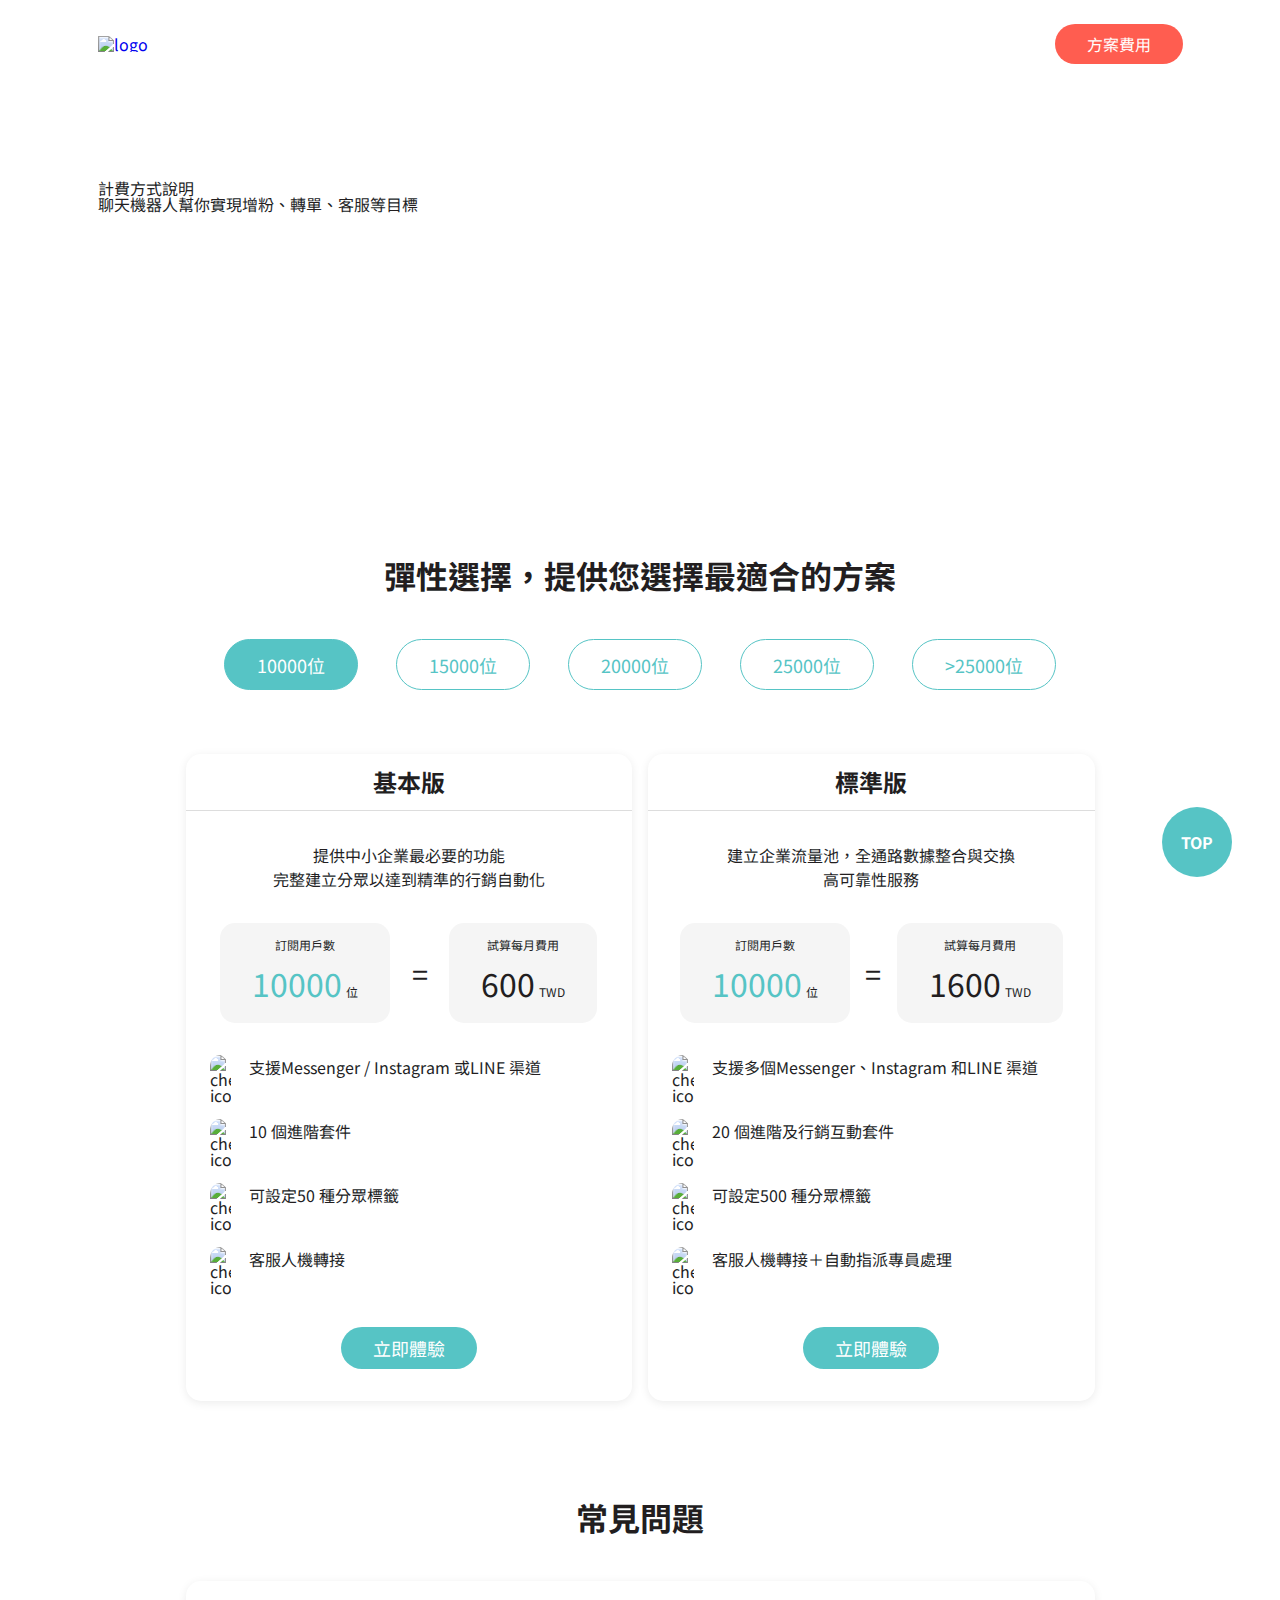
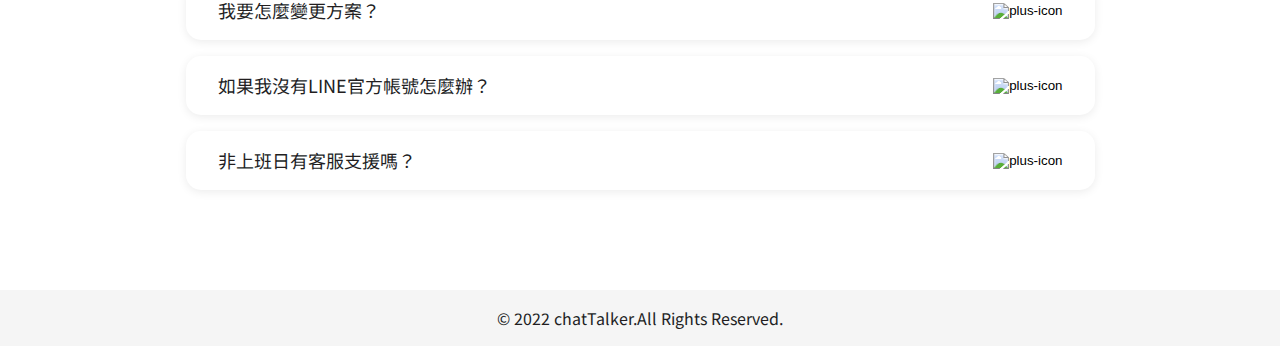
==== commit 9e059b06: "修改 index和cost的 .copyright結構+cost的.info>p 改成 h1" ====
--- a/cost.html
+++ b/cost.html
@@ -12,6 +12,13 @@
         content="width=device-width, initial-scale=1.0"
     >
     <title>切版任務二：chatTalker計費方式</title>
+
+    <link
+        rel="icon"
+        type="image/png"
+        sizes="96x96"
+        href="images/favicon-96x96.png"
+    >
 
     <link
         rel="stylesheet"
@@ -64,7 +71,7 @@
 
                 <div class="banner">
                     <div class="info">
-                        <p>計費方式說明</p>
+                        <h1>計費方式說明</h1>
                         <h2>聊天機器人幫你實現增粉、轉單、客服等目標</h2>
                     </div>
                 </div>
@@ -77,7 +84,6 @@
             <div class="container">
                 <div
                     class="programs intro"
-                    id="programs"
                 >
                     <div class="intro-text">
                         <h3 class="title">彈性選擇，提供您選擇最適合的方案</h3>
@@ -307,7 +313,7 @@
         <footer class="footer">
 
             <div class="copyright">
-                &#169; 2022 chatTalker.All Rights Reserved.
+                <p>&#169; 2022 chatTalker.All Rights Reserved.</p>
             </div>
 
         </footer>
--- a/scss/main.css
+++ b/scss/main.css
@@ -185,8 +185,6 @@
 }
 
 .index {
-  max-width: 1366px;
-  margin: 0 auto;
   background-image: url(https://raw.githubusercontent.com/hexschool/webLayoutTraining1st/f70f00178a7f0baa31e9c01634303d8562cfe93a/chatTalker_images/ball01.svg);
   background-repeat: no-repeat;
   background-position: -222px 588px;
@@ -233,7 +231,7 @@
   padding-bottom: 24px;
 }
 .main .media {
-  width: 245px;
+  max-width: 33%;
   margin-bottom: 24px;
 }
 .main .media img {
@@ -258,7 +256,7 @@
   width: 50%;
 }
 .main .effects .intro-item {
-  width: 230px;
+  width: 43%;
   padding: 32px;
 }
 .main .effects .intro-item:nth-child(1), .main .effects .intro-item:nth-child(2) {
@@ -349,6 +347,7 @@
   margin-right: 8px;
   border-radius: 50%;
   background: #DDDDDD;
+  cursor: pointer;
 }
 .main .reviews .pages .page:last-child {
   margin-right: 0;
@@ -378,6 +377,18 @@
 }
 
 @media (max-width: 992px) {
+  .logo,
+.banner {
+    justify-content: space-around;
+  }
+
+  .banner {
+    flex-direction: column;
+  }
+  .banner img {
+    width: 100%;
+  }
+
   .main .container > div {
     padding-bottom: 60px;
   }
@@ -419,11 +430,6 @@
   }
 }
 @media (max-width: 767px) {
-  .logo,
-.banner {
-    justify-content: space-around;
-  }
-
   .main .container > div {
     padding-bottom: 60px;
   }
@@ -431,6 +437,9 @@
     flex-direction: column;
     align-items: center;
   }
+  .main .medias .media {
+    max-width: 80%;
+  }
   .main .roles .d-flex {
     width: 75%;
     justify-content: space-evenly;
@@ -459,7 +468,7 @@
     margin-bottom: 65px;
   }
 }
-@media (max-width: 375px) {
+@media (max-width: 576px) {
   .intro-text {
     margin-bottom: 32px;
   }
@@ -472,6 +481,7 @@
     font-weight: normal;
   }
   .intro .intro-item {
+    width: 100%;
     margin-bottom: 24px;
   }
   .intro .intro-item:last-child {
@@ -512,14 +522,10 @@
   }
 
   .index {
-    max-width: 375px;
-    margin: 0 auto;
     background-image: none;
   }
 
   .container {
-    min-width: 375px;
-    margin: 0 auto;
     padding: 0 20px;
   }
 
@@ -530,7 +536,8 @@
     background-image: none;
   }
   .header .logo {
-    justify-content: space-between;
+    justify-content: space-evenly;
+    margin: 0 -20px;
     margin-bottom: 32px;
     padding: 16px 0;
     border-bottom: 1px solid #FFD153;
@@ -545,7 +552,7 @@
     background-position: center bottom;
   }
   .header .banner img {
-    min-width: 304px;
+    min-width: 100%;
   }
 
   .main {
@@ -600,6 +607,9 @@
   .main .effects .intro-text {
     width: 100%;
   }
+  .main .effects .intro-item {
+    width: 80%;
+  }
   .main .reviews .review-list {
     width: 100%;
   }
@@ -607,7 +617,7 @@
     margin-bottom: 88px;
   }
   .main .reviews .intro-item {
-    width: 100%;
+    width: 80%;
     margin-bottom: 0;
     padding: 16px;
   }
@@ -626,6 +636,7 @@
 
   .footer {
     text-align: center;
+    background-image: none;
     background-image: url(https://raw.githubusercontent.com/hexschool/webLayoutTraining1st/f70f00178a7f0baa31e9c01634303d8562cfe93a/chatTalker_images/footer_sm.svg);
     background-repeat: no-repeat;
     background-size: contain;
@@ -700,6 +711,7 @@
   margin: 32px 0;
 }
 .cost .main .programs .program-info {
+  justify-content: space-around;
   align-items: center;
   margin-bottom: 32px;
 }
@@ -740,6 +752,9 @@
   margin-bottom: 16px;
   padding: 16px 32px;
 }
+.cost .main .question:hover {
+  background: #F5F5F5;
+}
 .cost .main .question:last-child {
   margin-bottom: 0;
 }
@@ -776,7 +791,7 @@
     align-items: center;
   }
   .main .programs .program {
-    width: 75%;
+    width: 80%;
     margin-bottom: 32px;
   }
 }
@@ -800,8 +815,6 @@
   }
 
   .cost {
-    max-width: 375px;
-    margin: 0 auto;
     background-image: none;
   }
   .cost .header {
@@ -814,6 +827,8 @@
     background-size: cover;
   }
   .cost .header .logo {
+    margin: 0 -20px;
+    padding: 16px 20px;
     margin-bottom: 0;
     background-color: #fff;
   }
@@ -852,7 +867,6 @@
   .cost .main .programs .people,
 .cost .main .programs .price {
     padding: 16px;
-    background: #F5F5F5;
   }
   .cost .main .programs .people p,
 .cost .main .programs .price p {
